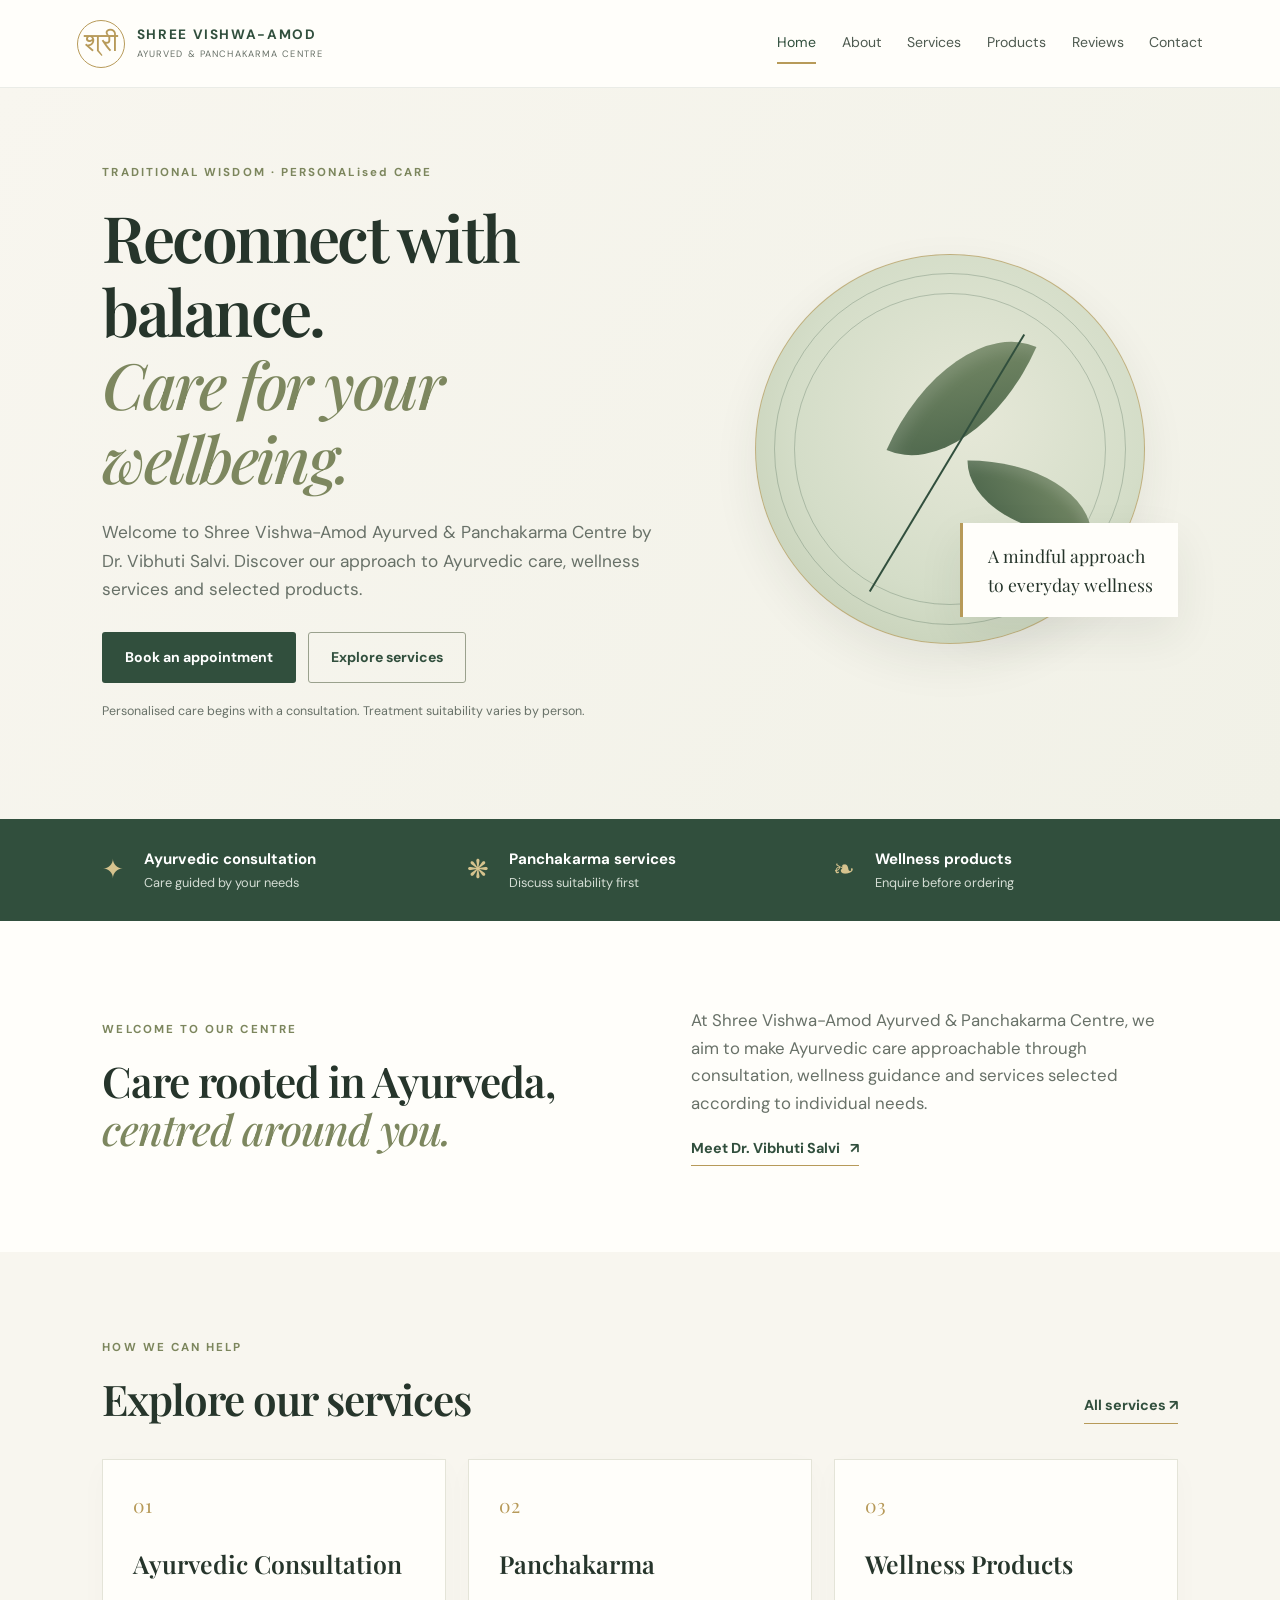
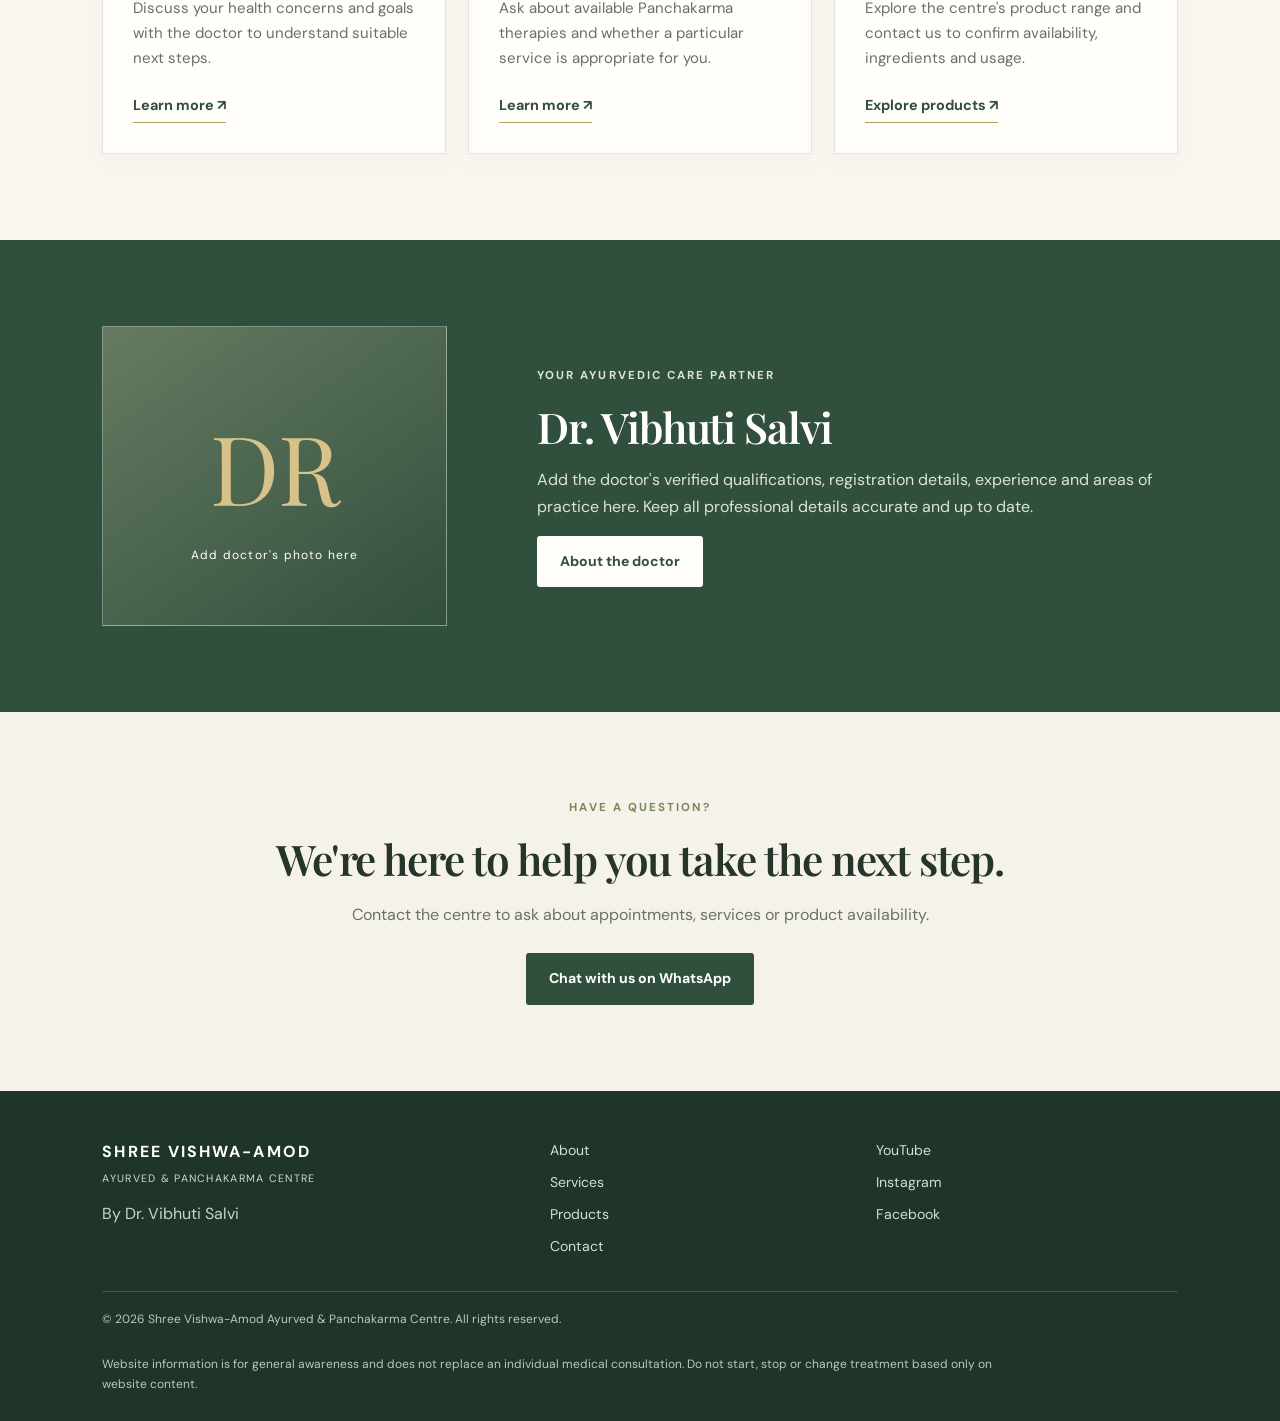
==== index.html @ b03fe199 "Add files via upload" ====
<!DOCTYPE html>
<html lang="en">
<head>
  <meta charset="UTF-8">
  <meta name="viewport" content="width=device-width, initial-scale=1">
  <meta name="description" content="Shree Vishwa-Amod Ayurved & Panchakarma Centre by Dr. Vibhuti Salvi. Explore clinic services, products and appointment information.">
  <title>Shree Vishwa-Amod Ayurved & Panchakarma Centre | Dr. Vibhuti Salvi</title>
  <link rel="preconnect" href="https://fonts.googleapis.com">
  <link rel="preconnect" href="https://fonts.gstatic.com" crossorigin>
  <link href="https://fonts.googleapis.com/css2?family=DM+Sans:wght@400;500;600;700&family=Playfair+Display:wght@500;600;700&display=swap" rel="stylesheet">
  <link rel="stylesheet" href="style.css">
  <script src="script.js" defer></script>
</head>
<body>
<header class="site-header">
  <a class="brand" href="index.html" aria-label="Shree Vishwa-Amod home">
    <span class="brand-mark">श्री</span>
    <span class="brand-text"><strong>SHREE VISHWA-AMOD</strong><small>AYURVED & PANCHAKARMA CENTRE</small></span>
  </a>
  <button class="menu-toggle" aria-label="Open navigation" aria-expanded="false">☰</button>
  <nav class="main-nav">
    <a class="active" href="index.html">Home</a><a href="about.html">About</a><a href="services.html">Services</a>
    <a href="products.html">Products</a><a href="reviews.html">Reviews</a><a href="contact.html">Contact</a>
  </nav>
</header>

<main>
  <section class="hero">
    <div class="hero-content">
      <p class="eyebrow">TRADITIONAL WISDOM · PERSONALised CARE</p>
      <h1>Reconnect with balance.<br><em>Care for your wellbeing.</em></h1>
      <p class="hero-copy">Welcome to Shree Vishwa-Amod Ayurved & Panchakarma Centre by Dr. Vibhuti Salvi. Discover our approach to Ayurvedic care, wellness services and selected products.</p>
      <div class="button-row">
        <a class="button button-primary" data-whatsapp="appointment" href="#">Book an appointment</a>
        <a class="button button-outline" href="services.html">Explore services</a>
      </div>
      <p class="small-note">Personalised care begins with a consultation. Treatment suitability varies by person.</p>
    </div>
    <div class="hero-art" role="img" aria-label="Decorative botanical illustration">
      <div class="art-circle"></div><div class="art-leaf leaf-one"></div><div class="art-leaf leaf-two"></div>
      <div class="art-stem"></div><div class="art-label">A mindful approach<br>to everyday wellness</div>
    </div>
  </section>

  <section class="trust-strip">
    <div><span class="trust-icon">✦</span><strong>Ayurvedic consultation</strong><small>Care guided by your needs</small></div>
    <div><span class="trust-icon">❋</span><strong>Panchakarma services</strong><small>Discuss suitability first</small></div>
    <div><span class="trust-icon">❧</span><strong>Wellness products</strong><small>Enquire before ordering</small></div>
  </section>

  <section class="section section-intro">
    <div class="section-heading">
      <p class="eyebrow">WELCOME TO OUR CENTRE</p>
      <h2>Care rooted in Ayurveda,<br><em>centred around you.</em></h2>
    </div>
    <div class="intro-copy">
      <p>At Shree Vishwa-Amod Ayurved & Panchakarma Centre, we aim to make Ayurvedic care approachable through consultation, wellness guidance and services selected according to individual needs.</p>
      <a class="text-link" href="about.html">Meet Dr. Vibhuti Salvi <span>↗</span></a>
    </div>
  </section>

  <section class="section soft-section">
    <div class="section-topline"><div><p class="eyebrow">HOW WE CAN HELP</p><h2>Explore our services</h2></div><a class="text-link" href="services.html">All services ↗</a></div>
    <div class="card-grid">
      <article class="service-card"><div class="card-number">01</div><h3>Ayurvedic Consultation</h3><p>Discuss your health concerns and goals with the doctor to understand suitable next steps.</p><a class="text-link" href="services.html">Learn more ↗</a></article>
      <article class="service-card"><div class="card-number">02</div><h3>Panchakarma</h3><p>Ask about available Panchakarma therapies and whether a particular service is appropriate for you.</p><a class="text-link" href="services.html">Learn more ↗</a></article>
      <article class="service-card"><div class="card-number">03</div><h3>Wellness Products</h3><p>Explore the centre's product range and contact us to confirm availability, ingredients and usage.</p><a class="text-link" href="products.html">Explore products ↗</a></article>
    </div>
  </section>

  <section class="section doctor-band">
    <div class="doctor-placeholder"><span>DR</span><small>Add doctor's photo here</small></div>
    <div><p class="eyebrow">YOUR AYURVEDIC CARE PARTNER</p><h2>Dr. Vibhuti Salvi</h2><p>Add the doctor's verified qualifications, registration details, experience and areas of practice here. Keep all professional details accurate and up to date.</p><a class="button button-light" href="about.html">About the doctor</a></div>
  </section>

  <section class="section cta-section">
    <p class="eyebrow">HAVE A QUESTION?</p><h2>We're here to help you take the next step.</h2><p>Contact the centre to ask about appointments, services or product availability.</p>
    <a class="button button-primary" data-whatsapp="general" href="#">Chat with us on WhatsApp</a>
  </section>
</main>

<footer class="site-footer">
  <div class="footer-brand"><strong>SHREE VISHWA-AMOD</strong><span>AYURVED & PANCHAKARMA CENTRE</span><p>By Dr. Vibhuti Salvi</p></div>
  <div class="footer-links"><a href="about.html">About</a><a href="services.html">Services</a><a href="products.html">Products</a><a href="contact.html">Contact</a></div>
  <div class="social-links"><a data-social="youtube" href="#">YouTube</a><a data-social="instagram" href="#">Instagram</a><a data-social="facebook" href="#">Facebook</a></div>
  <p class="copyright">© <span data-year></span> Shree Vishwa-Amod Ayurved & Panchakarma Centre. All rights reserved.</p>
  <p class="disclaimer">Website information is for general awareness and does not replace an individual medical consultation. Do not start, stop or change treatment based only on website content.</p>
</footer>
</body>
</html>
---- style.css ----
/* Shree Vishwa-Amod Ayurved & Panchakarma Centre */
:root{--green:#314f3d;--green-dark:#20392b;--olive:#788363;--gold:#b79a59;--cream:#f8f6ef;--paper:#fffefa;--ink:#26352b;--muted:#687168;--line:#e4e4d8;--shadow:0 18px 45px rgba(36,55,40,.08)}
*{box-sizing:border-box}html{scroll-behavior:smooth}body{margin:0;background:var(--paper);color:var(--ink);font-family:"DM Sans",sans-serif;line-height:1.65}a{color:inherit;text-decoration:none}p{color:var(--muted)}h1,h2,h3{font-family:"Playfair Display",serif;line-height:1.15;font-weight:600;margin:0 0 18px}h1{font-size:clamp(2.7rem,5vw,4.8rem);letter-spacing:-.04em}h2{font-size:clamp(2rem,3.3vw,3.1rem);letter-spacing:-.025em}h3{font-size:1.55rem}.site-header{height:auto;min-height:88px;padding:16px 6vw;display:flex;align-items:center;justify-content:space-between;gap:28px;border-bottom:1px solid rgba(49,79,61,.1);background:rgba(255,254,250,.96);position:sticky;top:0;z-index:10;backdrop-filter:blur(12px)}.brand{display:flex;align-items:center;gap:12px;min-width:240px}.brand-mark{display:grid;place-items:center;width:48px;height:48px;border:1px solid var(--gold);border-radius:50%;color:var(--gold);font-size:1.6rem;font-family:serif}.brand-text{display:flex;flex-direction:column;line-height:1.35}.brand-text strong{font-size:.85rem;letter-spacing:.12em;color:var(--green)}.brand-text small{font-size:.58rem;letter-spacing:.12em;color:var(--muted);margin-top:4px}.main-nav{display:flex;align-items:center;gap:clamp(12px,2vw,28px)}.main-nav a{font-size:.88rem;color:#4e5a50;padding:8px 0;border-bottom:2px solid transparent}.main-nav a:hover,.main-nav a.active{color:var(--green);border-color:var(--gold)}.menu-toggle{display:none;border:0;background:transparent;font-size:1.7rem;color:var(--green)}.hero{padding:75px 8vw 85px;display:grid;grid-template-columns:1.1fr .9fr;align-items:center;gap:5vw;background:linear-gradient(120deg,#f8f6ef 0%,#f1f1e7 100%);min-height:590px;overflow:hidden}.hero-content{max-width:690px}.eyebrow{font-size:.72rem;letter-spacing:.18em;font-weight:700;color:#7c865d;margin:0 0 18px}.hero h1 em,h2 em{font-weight:500;color:#7d875f}.hero-copy{max-width:600px;font-size:1.08rem;margin:24px 0 28px}.button-row{display:flex;flex-wrap:wrap;gap:12px}.button{display:inline-flex;align-items:center;justify-content:center;min-height:48px;padding:13px 22px;border-radius:3px;font-weight:700;font-size:.88rem;transition:transform .2s,background .2s;border:1px solid transparent;cursor:pointer}.button:hover{transform:translateY(-2px)}.button-primary{background:var(--green);color:white}.button-primary:hover{background:var(--green-dark)}.button-outline{border-color:#9aa18d;color:var(--green);background:transparent}.button-light{background:var(--paper);color:var(--green)}.button-full{width:100%}.small-note{font-size:.78rem;margin-top:18px}.hero-art{min-height:400px;position:relative;display:grid;place-items:center}.art-circle{width:min(34vw,390px);height:min(34vw,390px);border:1px solid rgba(183,154,89,.65);border-radius:50%;background:radial-gradient(circle at 55% 42%,#e6e8d8,#d4ddc8 57%,#bdc9ae);box-shadow:var(--shadow);position:relative}.art-circle:before,.art-circle:after{content:"";position:absolute;border:1px solid rgba(49,79,61,.25);border-radius:50%;inset:18px}.art-circle:after{inset:38px}.art-stem{position:absolute;width:2px;height:300px;background:var(--green);transform:rotate(31deg);left:49%;top:16%}.art-leaf{position:absolute;width:95px;height:155px;background:linear-gradient(145deg,#81936d,#435e46);border-radius:100% 0 100% 0;box-shadow:inset 8px 5px 15px rgba(255,255,255,.12)}.leaf-one{top:18%;left:42%;transform:rotate(24deg)}.leaf-two{top:43%;left:57%;transform:rotate(90deg) scale(.8)}.art-label{position:absolute;bottom:8%;right:0;background:var(--paper);padding:18px 25px;border-left:3px solid var(--gold);font-family:"Playfair Display",serif;font-size:1.1rem;box-shadow:var(--shadow)}.trust-strip{display:grid;grid-template-columns:repeat(3,1fr);padding:28px 8vw;background:var(--green);color:#fff;gap:20px}.trust-strip>div{display:grid;grid-template-columns:42px 1fr;align-items:center}.trust-icon{grid-row:span 2;color:#d6c38e;font-size:1.6rem}.trust-strip strong{font-size:.94rem}.trust-strip small{color:#d4ddd4;font-size:.8rem}.section{padding:86px 8vw}.section-intro{display:grid;grid-template-columns:1fr 1fr;gap:8vw;align-items:center}.section-heading h2{margin-bottom:0}.intro-copy p{font-size:1.05rem;margin-top:0}.text-link{display:inline-flex;gap:10px;align-items:center;color:var(--green);font-weight:700;font-size:.9rem;border-bottom:1px solid var(--gold);padding-bottom:5px}.soft-section{background:var(--cream)}.section-topline{display:flex;align-items:end;justify-content:space-between;gap:25px;margin-bottom:35px}.section-topline h2{margin-bottom:0}.card-grid{display:grid;grid-template-columns:repeat(3,1fr);gap:22px}.service-card{padding:30px;background:var(--paper);border:1px solid var(--line);min-height:250px;box-shadow:0 8px 28px rgba(36,55,40,.025)}.card-number{font-family:"Playfair Display",serif;color:var(--gold);font-size:1.2rem;margin-bottom:28px}.service-card p{font-size:.94rem}.service-card .text-link{margin-top:8px}.doctor-band{display:grid;grid-template-columns:.7fr 1.3fr;gap:7vw;align-items:center;background:var(--green);color:white}.doctor-band p{color:#dce4da}.doctor-band h2{margin-bottom:16px}.doctor-placeholder{min-height:300px;border:1px solid rgba(255,255,255,.35);background:linear-gradient(145deg,#667b61,#314f3d);display:flex;flex-direction:column;align-items:center;justify-content:center;color:#fff}.doctor-placeholder span{font-family:"Playfair Display",serif;font-size:6rem;color:#d7c28a}.doctor-placeholder small{font-size:.75rem;letter-spacing:.1em}.cta-section{text-align:center;background:#f5f3e9}.cta-section h2{max-width:760px;margin:0 auto 18px}.cta-section p:not(.eyebrow){max-width:600px;margin:0 auto 25px}.site-footer{background:#1f3528;color:white;padding:48px 8vw 26px;display:grid;grid-template-columns:1.4fr 1fr 1fr;gap:25px}.footer-brand{display:flex;flex-direction:column;gap:5px}.footer-brand strong{letter-spacing:.13em}.footer-brand span{font-size:.67rem;letter-spacing:.12em;color:#d2d9cc}.footer-brand p{margin:8px 0;color:#c9d3c9}.footer-links,.social-links{display:flex;flex-direction:column;gap:9px;font-size:.88rem;color:#d5ded4}.footer-links a:hover,.social-links a:hover{color:#e2cd91}.copyright,.disclaimer{grid-column:1/-1;border-top:1px solid rgba(255,255,255,.15);padding-top:18px;margin:8px 0 0;font-size:.75rem;color:#bac8bb}.disclaimer{border:0;padding:0;margin:0;max-width:900px}.page-hero{padding:85px 8vw 75px;text-align:center;background:var(--cream)}.page-hero h1{font-size:clamp(2.7rem,5vw,4rem);margin-bottom:18px}.page-hero>p:last-child{max-width:690px;margin:0 auto;font-size:1.04rem}.two-column{display:grid;grid-template-columns:.8fr 1.2fr;gap:7vw;align-items:center}.large-placeholder{min-height:420px}.photo-placeholder{display:flex;flex-direction:column;align-items:center;justify-content:center;background:linear-gradient(145deg,#e8e9dc,#cbd6c1);border:1px solid var(--line);color:var(--green)}.photo-placeholder span{font-family:"Playfair Display",serif;font-size:7rem}.photo-placeholder small{font-size:.75rem}.service-list{display:flex;flex-direction:column}.service-row{display:grid;grid-template-columns:55px 1fr auto;gap:25px;align-items:center;padding:35px 0;border-bottom:1px solid var(--line)}.service-row:first-child{border-top:1px solid var(--line)}.service-row h2{font-size:1.9rem;margin-bottom:12px}.service-row p:not(.eyebrow){max-width:720px;margin-bottom:0}.service-symbol{display:grid;place-items:center;width:48px;height:48px;border-radius:50%;background:var(--cream);color:var(--gold);font-size:1.5rem}.notice{background:#f6f3e8;border-left:3px solid var(--gold);padding:18px 22px;font-size:.9rem;margin-top:35px}.product-grid{align-items:stretch}.product-card{border:1px solid var(--line);background:#fff;display:flex;flex-direction:column}.product-art{height:210px;display:grid;place-items:center;color:var(--green);font-size:.7rem;letter-spacing:.12em;background:linear-gradient(145deg,#e8ebdd,#cbd7c3)}.product-art-two{background:linear-gradient(145deg,#eee5d4,#d7c5a3)}.product-art-three{background:linear-gradient(145deg,#e6e8dc,#b8c5ad)}.product-info{padding:25px;display:flex;flex-direction:column;flex:1}.product-info h3{margin-bottom:12px}.product-info p:not(.eyebrow){font-size:.9rem}.product-info .button{margin-top:auto}.review-section{display:grid;grid-template-columns:1fr 1fr;gap:7vw;align-items:center}.review-stars{color:var(--gold);letter-spacing:.2em;margin-bottom:18px}.review-intro p{max-width:500px}.review-placeholder{background:var(--cream);padding:42px;border:1px solid var(--line)}.quote-mark{font-family:"Playfair Display",serif;color:var(--gold);font-size:5rem;line-height:.8}.contact-layout{display:grid;grid-template-columns:1fr 1fr;gap:7vw}.contact-details h2{font-size:2.2rem}.contact-item{display:flex;gap:18px;margin:28px 0}.contact-item>span{font-size:1.5rem;color:var(--gold)}.contact-item strong{color:var(--green)}.contact-item p{margin:3px 0}.social-list{display:flex;flex-direction:column;gap:12px;margin-top:25px;color:var(--green);font-weight:600}.map-placeholder{min-height:400px;background:linear-gradient(140deg,#e6e9dc,#d3ddca);display:flex;flex-direction:column;align-items:center;justify-content:center;text-align:center;padding:35px;border:1px solid var(--line)}.map-placeholder p{max-width:340px}.map-pin{font-size:3rem;color:var(--green)}code{background:#fff;padding:2px 5px;border-radius:3px}
@media(max-width:900px){.site-header{padding:14px 5vw}.menu-toggle{display:block}.main-nav{display:none;position:absolute;top:100%;left:0;right:0;background:var(--paper);padding:18px 6vw 25px;box-shadow:var(--shadow);flex-direction:column;align-items:flex-start;gap:9px}.main-nav.nav-open{display:flex}.main-nav a{width:100%}.hero{padding:60px 6vw;grid-template-columns:1fr}.hero-art{min-height:310px}.art-circle{width:270px;height:270px}.art-stem{height:220px}.art-leaf{width:70px;height:115px}.trust-strip{padding:25px 6vw}.section{padding:65px 6vw}.section-intro,.two-column,.contact-layout,.review-section{grid-template-columns:1fr;gap:35px}.card-grid{grid-template-columns:1fr 1fr}.doctor-band{grid-template-columns:.7fr 1.3fr;padding:60px 6vw}.site-footer{padding:42px 6vw 24px}.service-row{grid-template-columns:45px 1fr}.service-row .button{grid-column:2;justify-self:start}.large-placeholder{min-height:320px}}
@media(max-width:600px){.brand{min-width:0;gap:8px}.brand-mark{width:40px;height:40px;font-size:1.3rem}.brand-text strong{font-size:.68rem}.brand-text small{font-size:.48rem;letter-spacing:.07em}.hero{padding-top:48px}.hero h1{font-size:2.8rem}.hero-art{min-height:280px}.art-circle{width:230px;height:230px}.art-label{font-size:.9rem;padding:12px 16px;bottom:1%}.trust-strip{grid-template-columns:1fr;gap:18px}.trust-strip>div{grid-template-columns:35px 1fr}.section-topline{align-items:flex-start;flex-direction:column}.card-grid{grid-template-columns:1fr}.service-card{min-height:0}.doctor-band{grid-template-columns:1fr}.doctor-placeholder{min-height:240px}.site-footer{grid-template-columns:1fr 1fr}.footer-brand{grid-column:1/-1}.page-hero{padding:65px 6vw}.page-hero h1{font-size:2.6rem}.service-row{gap:15px}.service-row h2{font-size:1.6rem}.service-row p:not(.eyebrow){font-size:.92rem}.review-placeholder{padding:28px}.copyright,.disclaimer{grid-column:1/-1}}
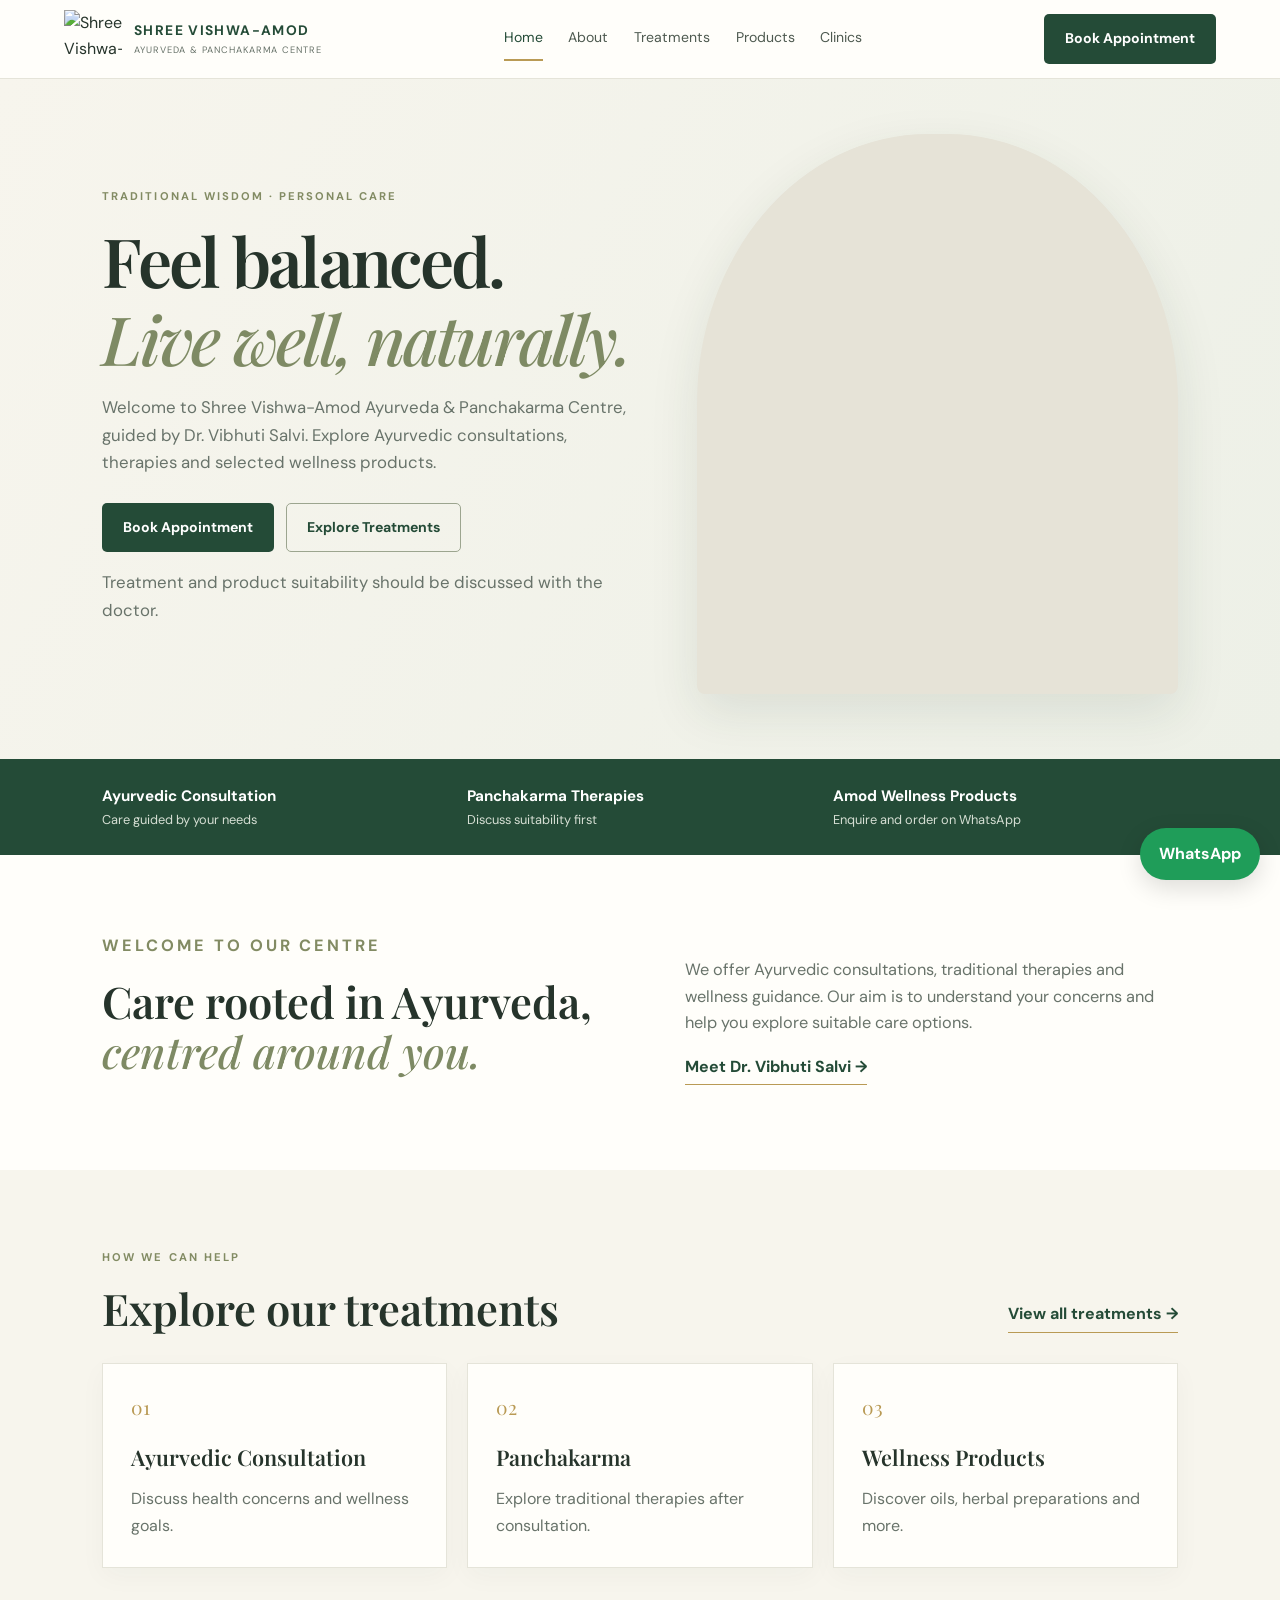
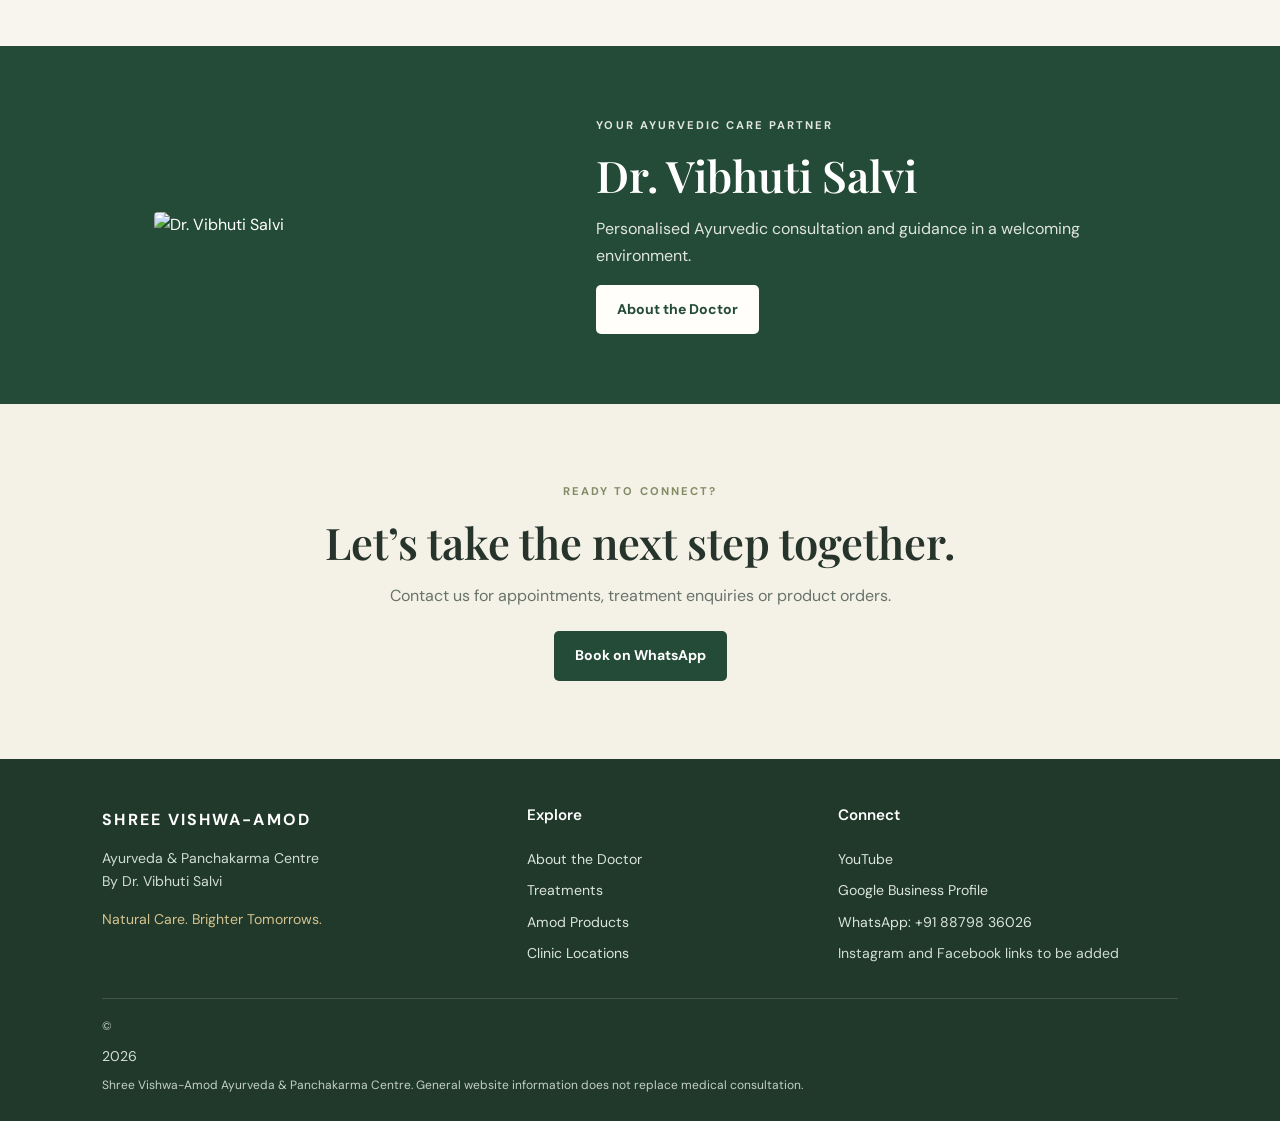
==== commit 85879ec6: "Add files via upload" ====
--- a/index.html
+++ b/index.html
@@ -1,90 +1,16 @@
-<!DOCTYPE html>
-<html lang="en">
-<head>
-  <meta charset="UTF-8">
-  <meta name="viewport" content="width=device-width, initial-scale=1">
-  <meta name="description" content="Shree Vishwa-Amod Ayurved & Panchakarma Centre by Dr. Vibhuti Salvi. Explore clinic services, products and appointment information.">
-  <title>Shree Vishwa-Amod Ayurved & Panchakarma Centre | Dr. Vibhuti Salvi</title>
-  <link rel="preconnect" href="https://fonts.googleapis.com">
-  <link rel="preconnect" href="https://fonts.gstatic.com" crossorigin>
-  <link href="https://fonts.googleapis.com/css2?family=DM+Sans:wght@400;500;600;700&family=Playfair+Display:wght@500;600;700&display=swap" rel="stylesheet">
-  <link rel="stylesheet" href="style.css">
-  <script src="script.js" defer></script>
-</head>
-<body>
-<header class="site-header">
-  <a class="brand" href="index.html" aria-label="Shree Vishwa-Amod home">
-    <span class="brand-mark">श्री</span>
-    <span class="brand-text"><strong>SHREE VISHWA-AMOD</strong><small>AYURVED & PANCHAKARMA CENTRE</small></span>
-  </a>
-  <button class="menu-toggle" aria-label="Open navigation" aria-expanded="false">☰</button>
-  <nav class="main-nav">
-    <a class="active" href="index.html">Home</a><a href="about.html">About</a><a href="services.html">Services</a>
-    <a href="products.html">Products</a><a href="reviews.html">Reviews</a><a href="contact.html">Contact</a>
-  </nav>
-</header>
-
-<main>
-  <section class="hero">
-    <div class="hero-content">
-      <p class="eyebrow">TRADITIONAL WISDOM · PERSONALised CARE</p>
-      <h1>Reconnect with balance.<br><em>Care for your wellbeing.</em></h1>
-      <p class="hero-copy">Welcome to Shree Vishwa-Amod Ayurved & Panchakarma Centre by Dr. Vibhuti Salvi. Discover our approach to Ayurvedic care, wellness services and selected products.</p>
-      <div class="button-row">
-        <a class="button button-primary" data-whatsapp="appointment" href="#">Book an appointment</a>
-        <a class="button button-outline" href="services.html">Explore services</a>
-      </div>
-      <p class="small-note">Personalised care begins with a consultation. Treatment suitability varies by person.</p>
-    </div>
-    <div class="hero-art" role="img" aria-label="Decorative botanical illustration">
-      <div class="art-circle"></div><div class="art-leaf leaf-one"></div><div class="art-leaf leaf-two"></div>
-      <div class="art-stem"></div><div class="art-label">A mindful approach<br>to everyday wellness</div>
-    </div>
-  </section>
-
-  <section class="trust-strip">
-    <div><span class="trust-icon">✦</span><strong>Ayurvedic consultation</strong><small>Care guided by your needs</small></div>
-    <div><span class="trust-icon">❋</span><strong>Panchakarma services</strong><small>Discuss suitability first</small></div>
-    <div><span class="trust-icon">❧</span><strong>Wellness products</strong><small>Enquire before ordering</small></div>
-  </section>
-
-  <section class="section section-intro">
-    <div class="section-heading">
-      <p class="eyebrow">WELCOME TO OUR CENTRE</p>
-      <h2>Care rooted in Ayurveda,<br><em>centred around you.</em></h2>
-    </div>
-    <div class="intro-copy">
-      <p>At Shree Vishwa-Amod Ayurved & Panchakarma Centre, we aim to make Ayurvedic care approachable through consultation, wellness guidance and services selected according to individual needs.</p>
-      <a class="text-link" href="about.html">Meet Dr. Vibhuti Salvi <span>↗</span></a>
-    </div>
-  </section>
-
-  <section class="section soft-section">
-    <div class="section-topline"><div><p class="eyebrow">HOW WE CAN HELP</p><h2>Explore our services</h2></div><a class="text-link" href="services.html">All services ↗</a></div>
-    <div class="card-grid">
-      <article class="service-card"><div class="card-number">01</div><h3>Ayurvedic Consultation</h3><p>Discuss your health concerns and goals with the doctor to understand suitable next steps.</p><a class="text-link" href="services.html">Learn more ↗</a></article>
-      <article class="service-card"><div class="card-number">02</div><h3>Panchakarma</h3><p>Ask about available Panchakarma therapies and whether a particular service is appropriate for you.</p><a class="text-link" href="services.html">Learn more ↗</a></article>
-      <article class="service-card"><div class="card-number">03</div><h3>Wellness Products</h3><p>Explore the centre's product range and contact us to confirm availability, ingredients and usage.</p><a class="text-link" href="products.html">Explore products ↗</a></article>
-    </div>
-  </section>
-
-  <section class="section doctor-band">
-    <div class="doctor-placeholder"><span>DR</span><small>Add doctor's photo here</small></div>
-    <div><p class="eyebrow">YOUR AYURVEDIC CARE PARTNER</p><h2>Dr. Vibhuti Salvi</h2><p>Add the doctor's verified qualifications, registration details, experience and areas of practice here. Keep all professional details accurate and up to date.</p><a class="button button-light" href="about.html">About the doctor</a></div>
-  </section>
-
-  <section class="section cta-section">
-    <p class="eyebrow">HAVE A QUESTION?</p><h2>We're here to help you take the next step.</h2><p>Contact the centre to ask about appointments, services or product availability.</p>
-    <a class="button button-primary" data-whatsapp="general" href="#">Chat with us on WhatsApp</a>
-  </section>
-</main>
-
-<footer class="site-footer">
-  <div class="footer-brand"><strong>SHREE VISHWA-AMOD</strong><span>AYURVED & PANCHAKARMA CENTRE</span><p>By Dr. Vibhuti Salvi</p></div>
-  <div class="footer-links"><a href="about.html">About</a><a href="services.html">Services</a><a href="products.html">Products</a><a href="contact.html">Contact</a></div>
-  <div class="social-links"><a data-social="youtube" href="#">YouTube</a><a data-social="instagram" href="#">Instagram</a><a data-social="facebook" href="#">Facebook</a></div>
-  <p class="copyright">© <span data-year></span> Shree Vishwa-Amod Ayurved & Panchakarma Centre. All rights reserved.</p>
-  <p class="disclaimer">Website information is for general awareness and does not replace an individual medical consultation. Do not start, stop or change treatment based only on website content.</p>
-</footer>
-</body>
-</html>
+<!doctype html><html lang="en"><head><meta charset="utf-8"><meta name="viewport" content="width=device-width, initial-scale=1"><meta name="description" content="Ayurveda and Panchakarma Centre by Dr. Vibhuti Salvi with clinics in Thane and Kalyan."><title>Shree Vishwa-Amod Ayurveda &amp; Panchakarma Centre | Dr. Vibhuti Salvi</title><link rel="preconnect" href="https://fonts.googleapis.com"><link rel="preconnect" href="https://fonts.gstatic.com" crossorigin><link href="https://fonts.googleapis.com/css2?family=DM+Sans:wght@400;500;600;700&family=Playfair+Display:wght@500;600;700&display=swap" rel="stylesheet"><link rel="stylesheet" href="style.css"><script src="script.js" defer></script></head><body><header class="site-header">
+<a class="brand" href="index.html"><img src="assets/clinic-logo.jpg" alt="Shree Vishwa-Amod logo"><span><strong>SHREE VISHWA-AMOD</strong><small>AYURVEDA & PANCHAKARMA CENTRE</small></span></a>
+<button class="menu-toggle" aria-label="Open navigation" aria-expanded="false">☰</button>
+<nav class="main-nav"><a class="active" href="index.html">Home</a><a class="" href="about.html">About</a><a class="" href="services.html">Treatments</a><a class="" href="products.html">Products</a><a class="" href="contact.html">Clinics</a></nav>
+<a class="header-book" data-wa="appointment" href="#">Book Appointment</a>
+</header><main>
+<section class="hero"><div class="hero-copy"><p class="eyebrow">TRADITIONAL WISDOM · PERSONAL CARE</p><h1>Feel balanced.<br><em>Live well, naturally.</em></h1><p>Welcome to Shree Vishwa-Amod Ayurveda & Panchakarma Centre, guided by Dr. Vibhuti Salvi. Explore Ayurvedic consultations, therapies and selected wellness products.</p><div class="actions"><a class="btn primary" data-wa="appointment" href="#">Book Appointment</a><a class="btn outline" href="services.html">Explore Treatments</a></div><p class="fine">Treatment and product suitability should be discussed with the doctor.</p></div><div class="hero-photo"><img src="assets/dr-vibhuti-salvi.jpg" alt="Dr. Vibhuti Salvi"></div></section>
+<section class="quick"><div><b>Ayurvedic Consultation</b><span>Care guided by your needs</span></div><div><b>Panchakarma Therapies</b><span>Discuss suitability first</span></div><div><b>Amod Wellness Products</b><span>Enquire and order on WhatsApp</span></div></section>
+<section class="section split"><div><p class="eyebrow">WELCOME TO OUR CENTRE</p><h2>Care rooted in Ayurveda,<br><em>centred around you.</em></h2></div><div><p>We offer Ayurvedic consultations, traditional therapies and wellness guidance. Our aim is to understand your concerns and help you explore suitable care options.</p><a class="text-link" href="about.html">Meet Dr. Vibhuti Salvi →</a></div></section>
+<section class="section tint"><div class="section-head"><div><p class="eyebrow">HOW WE CAN HELP</p><h2>Explore our treatments</h2></div><a class="text-link" href="services.html">View all treatments →</a></div><div class="tiles"><article><span>01</span><h3>Ayurvedic Consultation</h3><p>Discuss health concerns and wellness goals.</p></article><article><span>02</span><h3>Panchakarma</h3><p>Explore traditional therapies after consultation.</p></article><article><span>03</span><h3>Wellness Products</h3><p>Discover oils, herbal preparations and more.</p></article></div></section>
+<section class="doctor-feature"><img src="assets/dr-vibhuti-salvi.jpg" alt="Dr. Vibhuti Salvi"><div><p class="eyebrow">YOUR AYURVEDIC CARE PARTNER</p><h2>Dr. Vibhuti Salvi</h2><p>Personalised Ayurvedic consultation and guidance in a welcoming environment.</p><a class="btn light" href="about.html">About the Doctor</a></div></section>
+<section class="section callout"><p class="eyebrow">READY TO CONNECT?</p><h2>Let’s take the next step together.</h2><p>Contact us for appointments, treatment enquiries or product orders.</p><a class="btn primary" data-wa="appointment" href="#">Book on WhatsApp</a></section></main><footer class="footer"><div><div class="footer-brand">SHREE VISHWA-AMOD</div><p>Ayurveda & Panchakarma Centre<br>By Dr. Vibhuti Salvi</p><p class="tagline">Natural Care. Brighter Tomorrows.</p></div>
+<div><h3>Explore</h3><a href="about.html">About the Doctor</a><a href="services.html">Treatments</a><a href="products.html">Amod Products</a><a href="contact.html">Clinic Locations</a></div>
+<div><h3>Connect</h3><a href="https://www.youtube.com/@DrVibhutiSalvi" target="_blank" rel="noopener">YouTube</a><a href="https://share.google/Zr0Oe7HrfdcOEodgK" target="_blank" rel="noopener">Google Business Profile</a><a href="https://wa.me/918879836026" target="_blank" rel="noopener">WhatsApp: +91 88798 36026</a><span>Instagram and Facebook links to be added</span></div>
+<div class="copyright">© <span data-year></span> Shree Vishwa-Amod Ayurveda & Panchakarma Centre. General website information does not replace medical consultation.</div></footer>
+<a class="floating-wa" href="https://wa.me/918879836026?text=Hello%2C%20I%20would%20like%20to%20book%20an%20appointment." target="_blank" rel="noopener" aria-label="Book on WhatsApp">WhatsApp</a></body></html>
--- a/style.css
+++ b/style.css
@@ -1,5 +1,6 @@
-/* Shree Vishwa-Amod Ayurved & Panchakarma Centre */
-:root{--green:#314f3d;--green-dark:#20392b;--olive:#788363;--gold:#b79a59;--cream:#f8f6ef;--paper:#fffefa;--ink:#26352b;--muted:#687168;--line:#e4e4d8;--shadow:0 18px 45px rgba(36,55,40,.08)}
-*{box-sizing:border-box}html{scroll-behavior:smooth}body{margin:0;background:var(--paper);color:var(--ink);font-family:"DM Sans",sans-serif;line-height:1.65}a{color:inherit;text-decoration:none}p{color:var(--muted)}h1,h2,h3{font-family:"Playfair Display",serif;line-height:1.15;font-weight:600;margin:0 0 18px}h1{font-size:clamp(2.7rem,5vw,4.8rem);letter-spacing:-.04em}h2{font-size:clamp(2rem,3.3vw,3.1rem);letter-spacing:-.025em}h3{font-size:1.55rem}.site-header{height:auto;min-height:88px;padding:16px 6vw;display:flex;align-items:center;justify-content:space-between;gap:28px;border-bottom:1px solid rgba(49,79,61,.1);background:rgba(255,254,250,.96);position:sticky;top:0;z-index:10;backdrop-filter:blur(12px)}.brand{display:flex;align-items:center;gap:12px;min-width:240px}.brand-mark{display:grid;place-items:center;width:48px;height:48px;border:1px solid var(--gold);border-radius:50%;color:var(--gold);font-size:1.6rem;font-family:serif}.brand-text{display:flex;flex-direction:column;line-height:1.35}.brand-text strong{font-size:.85rem;letter-spacing:.12em;color:var(--green)}.brand-text small{font-size:.58rem;letter-spacing:.12em;color:var(--muted);margin-top:4px}.main-nav{display:flex;align-items:center;gap:clamp(12px,2vw,28px)}.main-nav a{font-size:.88rem;color:#4e5a50;padding:8px 0;border-bottom:2px solid transparent}.main-nav a:hover,.main-nav a.active{color:var(--green);border-color:var(--gold)}.menu-toggle{display:none;border:0;background:transparent;font-size:1.7rem;color:var(--green)}.hero{padding:75px 8vw 85px;display:grid;grid-template-columns:1.1fr .9fr;align-items:center;gap:5vw;background:linear-gradient(120deg,#f8f6ef 0%,#f1f1e7 100%);min-height:590px;overflow:hidden}.hero-content{max-width:690px}.eyebrow{font-size:.72rem;letter-spacing:.18em;font-weight:700;color:#7c865d;margin:0 0 18px}.hero h1 em,h2 em{font-weight:500;color:#7d875f}.hero-copy{max-width:600px;font-size:1.08rem;margin:24px 0 28px}.button-row{display:flex;flex-wrap:wrap;gap:12px}.button{display:inline-flex;align-items:center;justify-content:center;min-height:48px;padding:13px 22px;border-radius:3px;font-weight:700;font-size:.88rem;transition:transform .2s,background .2s;border:1px solid transparent;cursor:pointer}.button:hover{transform:translateY(-2px)}.button-primary{background:var(--green);color:white}.button-primary:hover{background:var(--green-dark)}.button-outline{border-color:#9aa18d;color:var(--green);background:transparent}.button-light{background:var(--paper);color:var(--green)}.button-full{width:100%}.small-note{font-size:.78rem;margin-top:18px}.hero-art{min-height:400px;position:relative;display:grid;place-items:center}.art-circle{width:min(34vw,390px);height:min(34vw,390px);border:1px solid rgba(183,154,89,.65);border-radius:50%;background:radial-gradient(circle at 55% 42%,#e6e8d8,#d4ddc8 57%,#bdc9ae);box-shadow:var(--shadow);position:relative}.art-circle:before,.art-circle:after{content:"";position:absolute;border:1px solid rgba(49,79,61,.25);border-radius:50%;inset:18px}.art-circle:after{inset:38px}.art-stem{position:absolute;width:2px;height:300px;background:var(--green);transform:rotate(31deg);left:49%;top:16%}.art-leaf{position:absolute;width:95px;height:155px;background:linear-gradient(145deg,#81936d,#435e46);border-radius:100% 0 100% 0;box-shadow:inset 8px 5px 15px rgba(255,255,255,.12)}.leaf-one{top:18%;left:42%;transform:rotate(24deg)}.leaf-two{top:43%;left:57%;transform:rotate(90deg) scale(.8)}.art-label{position:absolute;bottom:8%;right:0;background:var(--paper);padding:18px 25px;border-left:3px solid var(--gold);font-family:"Playfair Display",serif;font-size:1.1rem;box-shadow:var(--shadow)}.trust-strip{display:grid;grid-template-columns:repeat(3,1fr);padding:28px 8vw;background:var(--green);color:#fff;gap:20px}.trust-strip>div{display:grid;grid-template-columns:42px 1fr;align-items:center}.trust-icon{grid-row:span 2;color:#d6c38e;font-size:1.6rem}.trust-strip strong{font-size:.94rem}.trust-strip small{color:#d4ddd4;font-size:.8rem}.section{padding:86px 8vw}.section-intro{display:grid;grid-template-columns:1fr 1fr;gap:8vw;align-items:center}.section-heading h2{margin-bottom:0}.intro-copy p{font-size:1.05rem;margin-top:0}.text-link{display:inline-flex;gap:10px;align-items:center;color:var(--green);font-weight:700;font-size:.9rem;border-bottom:1px solid var(--gold);padding-bottom:5px}.soft-section{background:var(--cream)}.section-topline{display:flex;align-items:end;justify-content:space-between;gap:25px;margin-bottom:35px}.section-topline h2{margin-bottom:0}.card-grid{display:grid;grid-template-columns:repeat(3,1fr);gap:22px}.service-card{padding:30px;background:var(--paper);border:1px solid var(--line);min-height:250px;box-shadow:0 8px 28px rgba(36,55,40,.025)}.card-number{font-family:"Playfair Display",serif;color:var(--gold);font-size:1.2rem;margin-bottom:28px}.service-card p{font-size:.94rem}.service-card .text-link{margin-top:8px}.doctor-band{display:grid;grid-template-columns:.7fr 1.3fr;gap:7vw;align-items:center;background:var(--green);color:white}.doctor-band p{color:#dce4da}.doctor-band h2{margin-bottom:16px}.doctor-placeholder{min-height:300px;border:1px solid rgba(255,255,255,.35);background:linear-gradient(145deg,#667b61,#314f3d);display:flex;flex-direction:column;align-items:center;justify-content:center;color:#fff}.doctor-placeholder span{font-family:"Playfair Display",serif;font-size:6rem;color:#d7c28a}.doctor-placeholder small{font-size:.75rem;letter-spacing:.1em}.cta-section{text-align:center;background:#f5f3e9}.cta-section h2{max-width:760px;margin:0 auto 18px}.cta-section p:not(.eyebrow){max-width:600px;margin:0 auto 25px}.site-footer{background:#1f3528;color:white;padding:48px 8vw 26px;display:grid;grid-template-columns:1.4fr 1fr 1fr;gap:25px}.footer-brand{display:flex;flex-direction:column;gap:5px}.footer-brand strong{letter-spacing:.13em}.footer-brand span{font-size:.67rem;letter-spacing:.12em;color:#d2d9cc}.footer-brand p{margin:8px 0;color:#c9d3c9}.footer-links,.social-links{display:flex;flex-direction:column;gap:9px;font-size:.88rem;color:#d5ded4}.footer-links a:hover,.social-links a:hover{color:#e2cd91}.copyright,.disclaimer{grid-column:1/-1;border-top:1px solid rgba(255,255,255,.15);padding-top:18px;margin:8px 0 0;font-size:.75rem;color:#bac8bb}.disclaimer{border:0;padding:0;margin:0;max-width:900px}.page-hero{padding:85px 8vw 75px;text-align:center;background:var(--cream)}.page-hero h1{font-size:clamp(2.7rem,5vw,4rem);margin-bottom:18px}.page-hero>p:last-child{max-width:690px;margin:0 auto;font-size:1.04rem}.two-column{display:grid;grid-template-columns:.8fr 1.2fr;gap:7vw;align-items:center}.large-placeholder{min-height:420px}.photo-placeholder{display:flex;flex-direction:column;align-items:center;justify-content:center;background:linear-gradient(145deg,#e8e9dc,#cbd6c1);border:1px solid var(--line);color:var(--green)}.photo-placeholder span{font-family:"Playfair Display",serif;font-size:7rem}.photo-placeholder small{font-size:.75rem}.service-list{display:flex;flex-direction:column}.service-row{display:grid;grid-template-columns:55px 1fr auto;gap:25px;align-items:center;padding:35px 0;border-bottom:1px solid var(--line)}.service-row:first-child{border-top:1px solid var(--line)}.service-row h2{font-size:1.9rem;margin-bottom:12px}.service-row p:not(.eyebrow){max-width:720px;margin-bottom:0}.service-symbol{display:grid;place-items:center;width:48px;height:48px;border-radius:50%;background:var(--cream);color:var(--gold);font-size:1.5rem}.notice{background:#f6f3e8;border-left:3px solid var(--gold);padding:18px 22px;font-size:.9rem;margin-top:35px}.product-grid{align-items:stretch}.product-card{border:1px solid var(--line);background:#fff;display:flex;flex-direction:column}.product-art{height:210px;display:grid;place-items:center;color:var(--green);font-size:.7rem;letter-spacing:.12em;background:linear-gradient(145deg,#e8ebdd,#cbd7c3)}.product-art-two{background:linear-gradient(145deg,#eee5d4,#d7c5a3)}.product-art-three{background:linear-gradient(145deg,#e6e8dc,#b8c5ad)}.product-info{padding:25px;display:flex;flex-direction:column;flex:1}.product-info h3{margin-bottom:12px}.product-info p:not(.eyebrow){font-size:.9rem}.product-info .button{margin-top:auto}.review-section{display:grid;grid-template-columns:1fr 1fr;gap:7vw;align-items:center}.review-stars{color:var(--gold);letter-spacing:.2em;margin-bottom:18px}.review-intro p{max-width:500px}.review-placeholder{background:var(--cream);padding:42px;border:1px solid var(--line)}.quote-mark{font-family:"Playfair Display",serif;color:var(--gold);font-size:5rem;line-height:.8}.contact-layout{display:grid;grid-template-columns:1fr 1fr;gap:7vw}.contact-details h2{font-size:2.2rem}.contact-item{display:flex;gap:18px;margin:28px 0}.contact-item>span{font-size:1.5rem;color:var(--gold)}.contact-item strong{color:var(--green)}.contact-item p{margin:3px 0}.social-list{display:flex;flex-direction:column;gap:12px;margin-top:25px;color:var(--green);font-weight:600}.map-placeholder{min-height:400px;background:linear-gradient(140deg,#e6e9dc,#d3ddca);display:flex;flex-direction:column;align-items:center;justify-content:center;text-align:center;padding:35px;border:1px solid var(--line)}.map-placeholder p{max-width:340px}.map-pin{font-size:3rem;color:var(--green)}code{background:#fff;padding:2px 5px;border-radius:3px}
-@media(max-width:900px){.site-header{padding:14px 5vw}.menu-toggle{display:block}.main-nav{display:none;position:absolute;top:100%;left:0;right:0;background:var(--paper);padding:18px 6vw 25px;box-shadow:var(--shadow);flex-direction:column;align-items:flex-start;gap:9px}.main-nav.nav-open{display:flex}.main-nav a{width:100%}.hero{padding:60px 6vw;grid-template-columns:1fr}.hero-art{min-height:310px}.art-circle{width:270px;height:270px}.art-stem{height:220px}.art-leaf{width:70px;height:115px}.trust-strip{padding:25px 6vw}.section{padding:65px 6vw}.section-intro,.two-column,.contact-layout,.review-section{grid-template-columns:1fr;gap:35px}.card-grid{grid-template-columns:1fr 1fr}.doctor-band{grid-template-columns:.7fr 1.3fr;padding:60px 6vw}.site-footer{padding:42px 6vw 24px}.service-row{grid-template-columns:45px 1fr}.service-row .button{grid-column:2;justify-self:start}.large-placeholder{min-height:320px}}
-@media(max-width:600px){.brand{min-width:0;gap:8px}.brand-mark{width:40px;height:40px;font-size:1.3rem}.brand-text strong{font-size:.68rem}.brand-text small{font-size:.48rem;letter-spacing:.07em}.hero{padding-top:48px}.hero h1{font-size:2.8rem}.hero-art{min-height:280px}.art-circle{width:230px;height:230px}.art-label{font-size:.9rem;padding:12px 16px;bottom:1%}.trust-strip{grid-template-columns:1fr;gap:18px}.trust-strip>div{grid-template-columns:35px 1fr}.section-topline{align-items:flex-start;flex-direction:column}.card-grid{grid-template-columns:1fr}.service-card{min-height:0}.doctor-band{grid-template-columns:1fr}.doctor-placeholder{min-height:240px}.site-footer{grid-template-columns:1fr 1fr}.footer-brand{grid-column:1/-1}.page-hero{padding:65px 6vw}.page-hero h1{font-size:2.6rem}.service-row{gap:15px}.service-row h2{font-size:1.6rem}.service-row p:not(.eyebrow){font-size:.92rem}.review-placeholder{padding:28px}.copyright,.disclaimer{grid-column:1/-1}}
+
+:root{--green:#244b37;--green2:#356548;--gold:#b99a54;--cream:#f7f5ed;--paper:#fffefa;--ink:#26342b;--muted:#68736a;--line:#e5e4d9;--shadow:0 18px 50px rgba(29,57,40,.10)}
+*{box-sizing:border-box}html{scroll-behavior:smooth}body{margin:0;background:var(--paper);color:var(--ink);font-family:"DM Sans",Arial,sans-serif;line-height:1.65}a{color:inherit;text-decoration:none}p{color:var(--muted)}h1,h2,h3{font-family:"Playfair Display",Georgia,serif;line-height:1.15;font-weight:600;margin:0 0 16px}h1{font-size:clamp(2.8rem,5.3vw,5rem);letter-spacing:-.04em}h2{font-size:clamp(2rem,3.4vw,3.2rem)}h3{font-size:1.35rem}.site-header{position:sticky;top:0;z-index:20;display:flex;align-items:center;justify-content:space-between;gap:22px;padding:10px 5vw;background:rgba(255,254,250,.97);border-bottom:1px solid var(--line);backdrop-filter:blur(12px)}.brand{display:flex;align-items:center;gap:12px;min-width:250px}.brand img{width:58px;height:58px;object-fit:contain}.brand span{display:flex;flex-direction:column;line-height:1.3}.brand strong{font-size:.86rem;letter-spacing:.1em;color:var(--green)}.brand small{font-size:.58rem;letter-spacing:.1em;color:var(--muted);margin-top:5px}.main-nav{display:flex;gap:clamp(12px,2vw,28px);align-items:center}.main-nav a{font-size:.88rem;color:#4e5a50;padding:9px 0;border-bottom:2px solid transparent}.main-nav a:hover,.main-nav a.active{color:var(--green);border-color:var(--gold)}.header-book,.btn{display:inline-flex;align-items:center;justify-content:center;min-height:46px;padding:12px 20px;border-radius:5px;font-weight:700;font-size:.88rem;border:1px solid transparent;cursor:pointer;transition:.2s}.header-book,.primary{background:var(--green);color:#fff}.header-book:hover,.primary:hover{background:var(--green2);transform:translateY(-1px)}.menu-toggle{display:none;border:0;background:none;color:var(--green);font-size:1.7rem}.hero{display:grid;grid-template-columns:1.05fr .95fr;align-items:center;gap:5vw;padding:55px 8vw 65px;background:linear-gradient(120deg,#f7f5ed,#edf0e7)}.hero-copy{max-width:660px}.hero-copy h1 em,.split h2 em{font-weight:500;color:#7e8a64}.hero-copy>p:not(.eyebrow){font-size:1.05rem;max-width:600px}.eyebrow{font-size:.7rem;letter-spacing:.18em;font-weight:700;color:#828b63;margin:0 0 16px}.actions{display:flex;flex-wrap:wrap;gap:12px;margin-top:26px}.outline{border-color:#9ca58f;color:var(--green);background:transparent}.light{background:var(--paper);color:var(--green)}.fine{font-size:.78rem;margin-top:17px}.hero-photo{height:min(560px,48vw);min-height:360px;overflow:hidden;border-radius:48% 48% 8px 8px;box-shadow:var(--shadow);background:#e6e3d7}.hero-photo img{width:100%;height:100%;object-fit:cover;object-position:center 25%}.quick{display:grid;grid-template-columns:repeat(3,1fr);gap:20px;padding:25px 8vw;background:var(--green);color:white}.quick div{display:flex;flex-direction:column}.quick b{font-size:.95rem}.quick span{font-size:.8rem;color:#d6dfd4}.section{padding:78px 8vw}.split{display:grid;grid-template-columns:1fr 1fr;gap:7vw;align-items:center}.split p{font-size:1.02rem}.text-link{display:inline-block;color:var(--green);font-weight:700;border-bottom:1px solid var(--gold);padding-bottom:4px}.tint{background:var(--cream)}.section-head{display:flex;justify-content:space-between;align-items:end;gap:20px;margin-bottom:30px}.section-head h2{margin:0}.tiles{display:grid;grid-template-columns:repeat(3,1fr);gap:20px;margin-top:28px}.tiles article{background:var(--paper);padding:28px;border:1px solid var(--line);box-shadow:0 8px 25px rgba(40,60,43,.035)}.tiles article>span{display:block;color:var(--gold);font-family:"Playfair Display",serif;font-size:1.2rem;margin-bottom:22px}.tiles p{margin-bottom:0}.doctor-feature{display:grid;grid-template-columns:.8fr 1.2fr;gap:7vw;align-items:center;padding:70px 12vw;background:var(--green);color:#fff}.doctor-feature img{width:100%;max-height:390px;object-fit:cover;object-position:center 25%;border-radius:4px}.doctor-feature p{color:#e0e6dc}.doctor-feature h2{margin-bottom:15px}.callout{text-align:center;background:#f4f1e7}.callout h2{max-width:760px;margin:0 auto 16px}.callout p:not(.eyebrow){max-width:620px;margin:0 auto 22px}.page-hero{text-align:center;padding:75px 8vw 65px;background:var(--cream)}.page-hero h1{font-size:clamp(2.5rem,5vw,4.2rem)}.page-hero>p:last-child{max-width:700px;margin:0 auto}.profile{display:grid;grid-template-columns:.85fr 1.15fr;gap:7vw;align-items:center}.profile img{width:100%;max-height:530px;object-fit:cover;object-position:center 25%;border-radius:4px;box-shadow:var(--shadow)}.service-list{display:flex;flex-direction:column}.service-row{display:grid;grid-template-columns:52px 1fr auto;gap:22px;align-items:center;padding:27px 0;border-bottom:1px solid var(--line)}.service-row:first-child{border-top:1px solid var(--line)}.service-row h2{font-size:1.65rem;margin-bottom:8px}.service-row p:not(.eyebrow){margin:0;max-width:740px}.service-symbol{display:grid;place-items:center;width:46px;height:46px;border-radius:50%;background:var(--cream);color:var(--gold);font-size:1.4rem}.notice{margin-top:28px;padding:16px 20px;background:#f6f3e8;border-left:3px solid var(--gold);font-size:.88rem}.product-grid{display:grid;grid-template-columns:repeat(4,1fr);gap:20px;align-items:stretch}.product-card{display:flex;flex-direction:column;background:#fff;border:1px solid var(--line);box-shadow:0 7px 24px rgba(38,55,40,.045);border-radius:5px;overflow:hidden}.product-visual{height:190px;display:flex;flex-direction:column;align-items:center;justify-content:center;position:relative;color:var(--green);background:radial-gradient(circle at 50% 35%,#f9f5e8,#dbe3d4)}.visual-1{background:radial-gradient(circle at 50% 35%,#fff8e9,#e8d9bd)}.visual-2{background:radial-gradient(circle at 50% 35%,#f7f7ed,#c9d8c4)}.visual-3{background:radial-gradient(circle at 50% 35%,#fff5ee,#e9d1c4)}.visual-leaf{font-size:3.5rem;color:#71835e;line-height:1}.product-visual small{font-size:.68rem;letter-spacing:.25em;font-weight:700}.product-visual b{font-size:.58rem;letter-spacing:.16em;margin-top:4px;color:#8b784a}.product-info{padding:18px;display:flex;flex-direction:column;flex:1}.product-info h3{font-family:"DM Sans",Arial,sans-serif;font-size:1rem;line-height:1.4;min-height:45px;margin-bottom:8px}.price{font-size:1.08rem;color:var(--green)}.sku{font-size:.72rem;margin:4px 0 15px;min-height:18px}.buy{width:100%;margin-top:auto}.locations{display:grid;grid-template-columns:1fr 1fr;gap:24px}.location-card{padding:32px;background:var(--cream);border:1px solid var(--line)}.location-card h2{font-size:2rem}.location-card p:not(.eyebrow){min-height:85px}.contact-cta{text-align:center;background:#f4f1e7}.contact-cta h2{color:var(--green)}.contact-cta .social-note{margin-top:28px;font-size:.9rem}.contact-cta .social-note a{color:var(--green);text-decoration:underline}.footer{display:grid;grid-template-columns:1.4fr 1fr 1.2fr;gap:28px;padding:48px 8vw 25px;background:#20392b;color:white}.footer p,.footer span{color:#d2ddd2;font-size:.88rem}.footer h3{font-family:"DM Sans",Arial,sans-serif;font-size:.95rem}.footer>div:not(:first-child){display:flex;flex-direction:column;gap:8px}.footer a{color:#dce5d9;font-size:.88rem}.footer a:hover{color:#e4d39d}.footer-brand{font-weight:700;letter-spacing:.13em}.tagline{color:#d6c38e!important}.copyright{grid-column:1/-1;border-top:1px solid rgba(255,255,255,.15);padding-top:18px;margin:5px 0 0;font-size:.75rem;color:#c4d0c5}.floating-wa{position:fixed;right:20px;bottom:20px;z-index:25;background:#1f9d59;color:#fff;padding:13px 19px;border-radius:50px;font-weight:700;box-shadow:0 8px 25px #0002}
+@media(max-width:1000px){.site-header{flex-wrap:wrap}.menu-toggle{display:block;order:3}.main-nav{display:none;order:4;width:100%;flex-direction:column;align-items:stretch;gap:0;padding:10px 0}.main-nav.nav-open{display:flex}.main-nav a{padding:10px 0}.header-book{margin-left:auto}.hero{padding:45px 6vw;grid-template-columns:1fr 1fr}.quick,.section{padding-left:6vw;padding-right:6vw}.product-grid{grid-template-columns:repeat(3,1fr)}}
+@media(max-width:700px){.brand{min-width:0}.brand img{width:48px;height:48px}.brand strong{font-size:.72rem}.brand small{font-size:.48rem}.header-book{font-size:.75rem;padding:9px 11px;min-height:40px}.hero{grid-template-columns:1fr;padding:42px 6vw}.hero-photo{height:380px;min-height:0;max-width:440px;width:100%;margin:0 auto}.quick{grid-template-columns:1fr;gap:13px}.split,.profile,.doctor-feature,.locations{grid-template-columns:1fr}.section{padding:58px 6vw}.tiles{grid-template-columns:1fr}.section-head{align-items:flex-start;flex-direction:column}.doctor-feature{padding:55px 7vw}.doctor-feature img{max-height:420px}.service-row{grid-template-columns:42px 1fr;gap:14px}.service-row .btn{grid-column:2;justify-self:start}.product-grid{grid-template-columns:repeat(2,1fr);gap:12px}.product-visual{height:150px}.product-info{padding:13px}.product-info h3{font-size:.9rem}.footer{grid-template-columns:1fr 1fr;padding:40px 6vw 25px}.footer>div:first-child{grid-column:1/-1}.copyright{grid-column:1/-1}}
+@media(max-width:390px){.product-grid{grid-template-columns:1fr}.header-book{font-size:.7rem}.brand{gap:6px}}
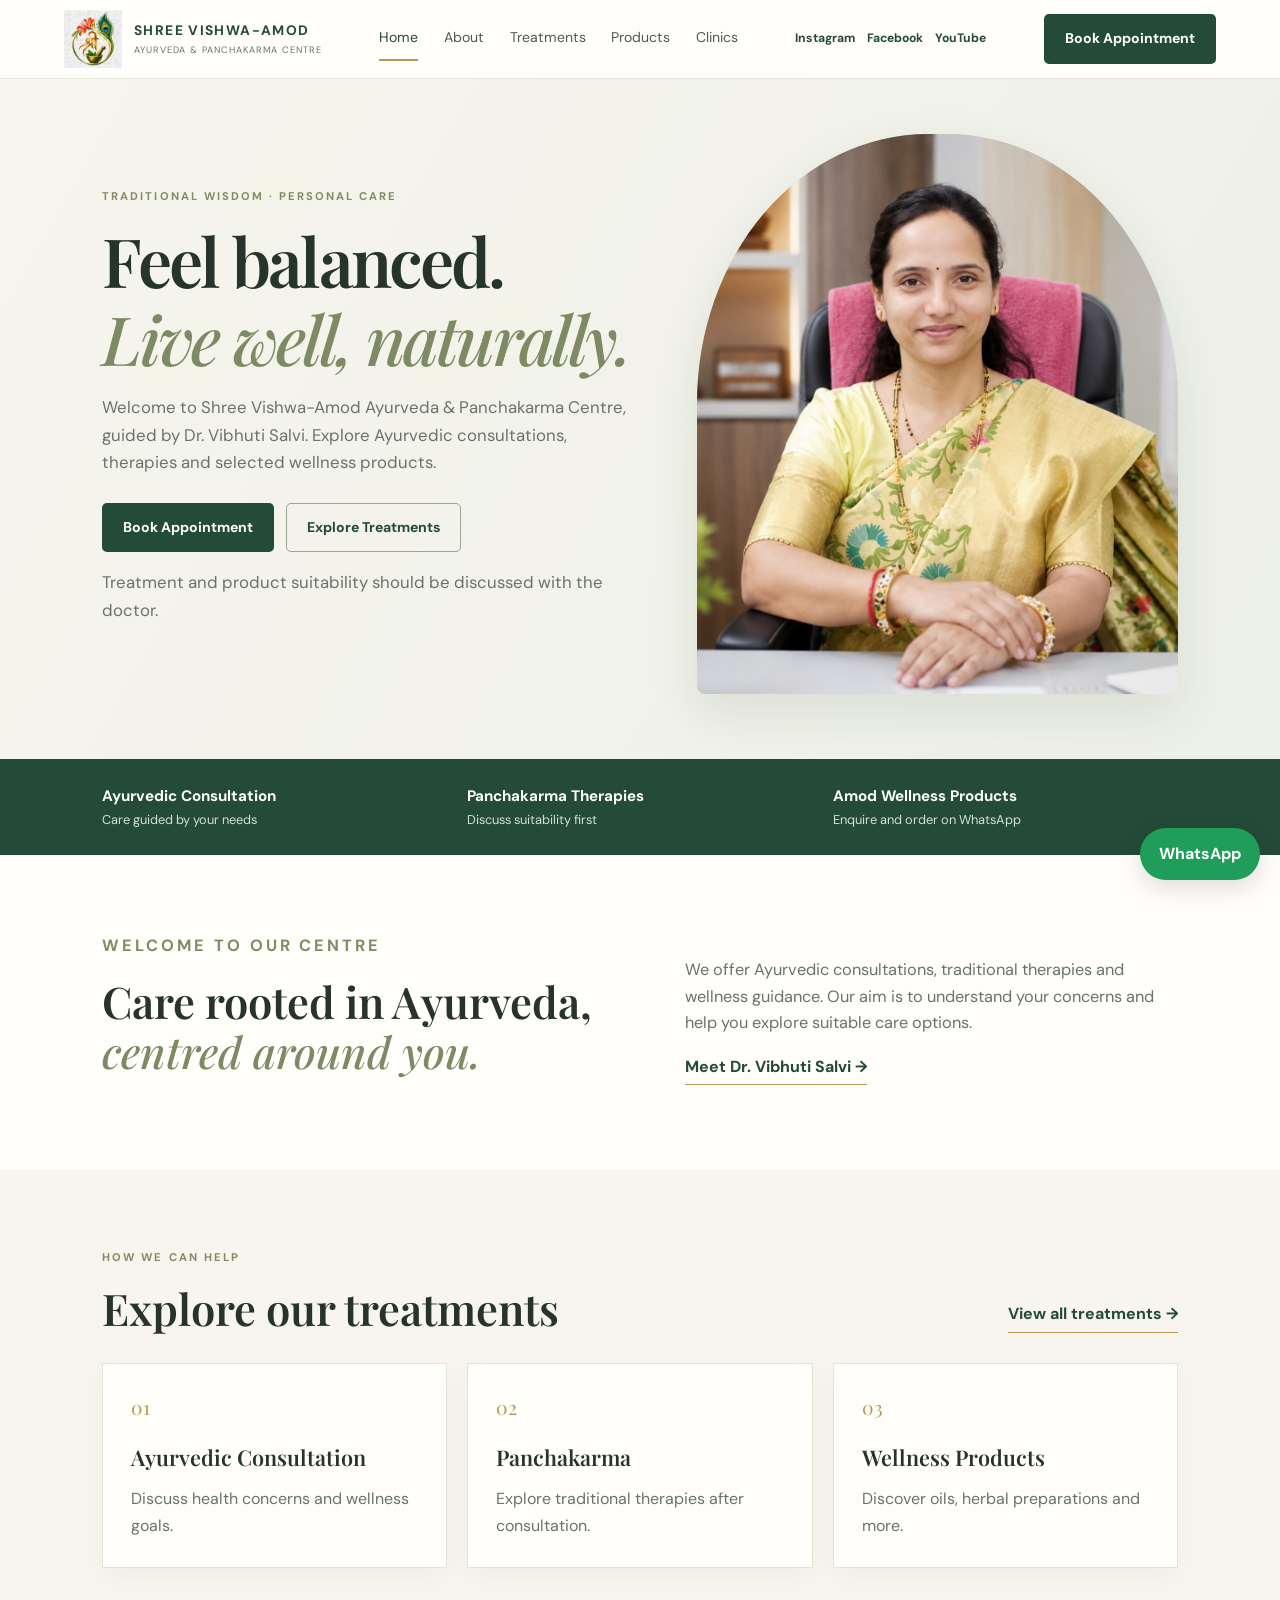
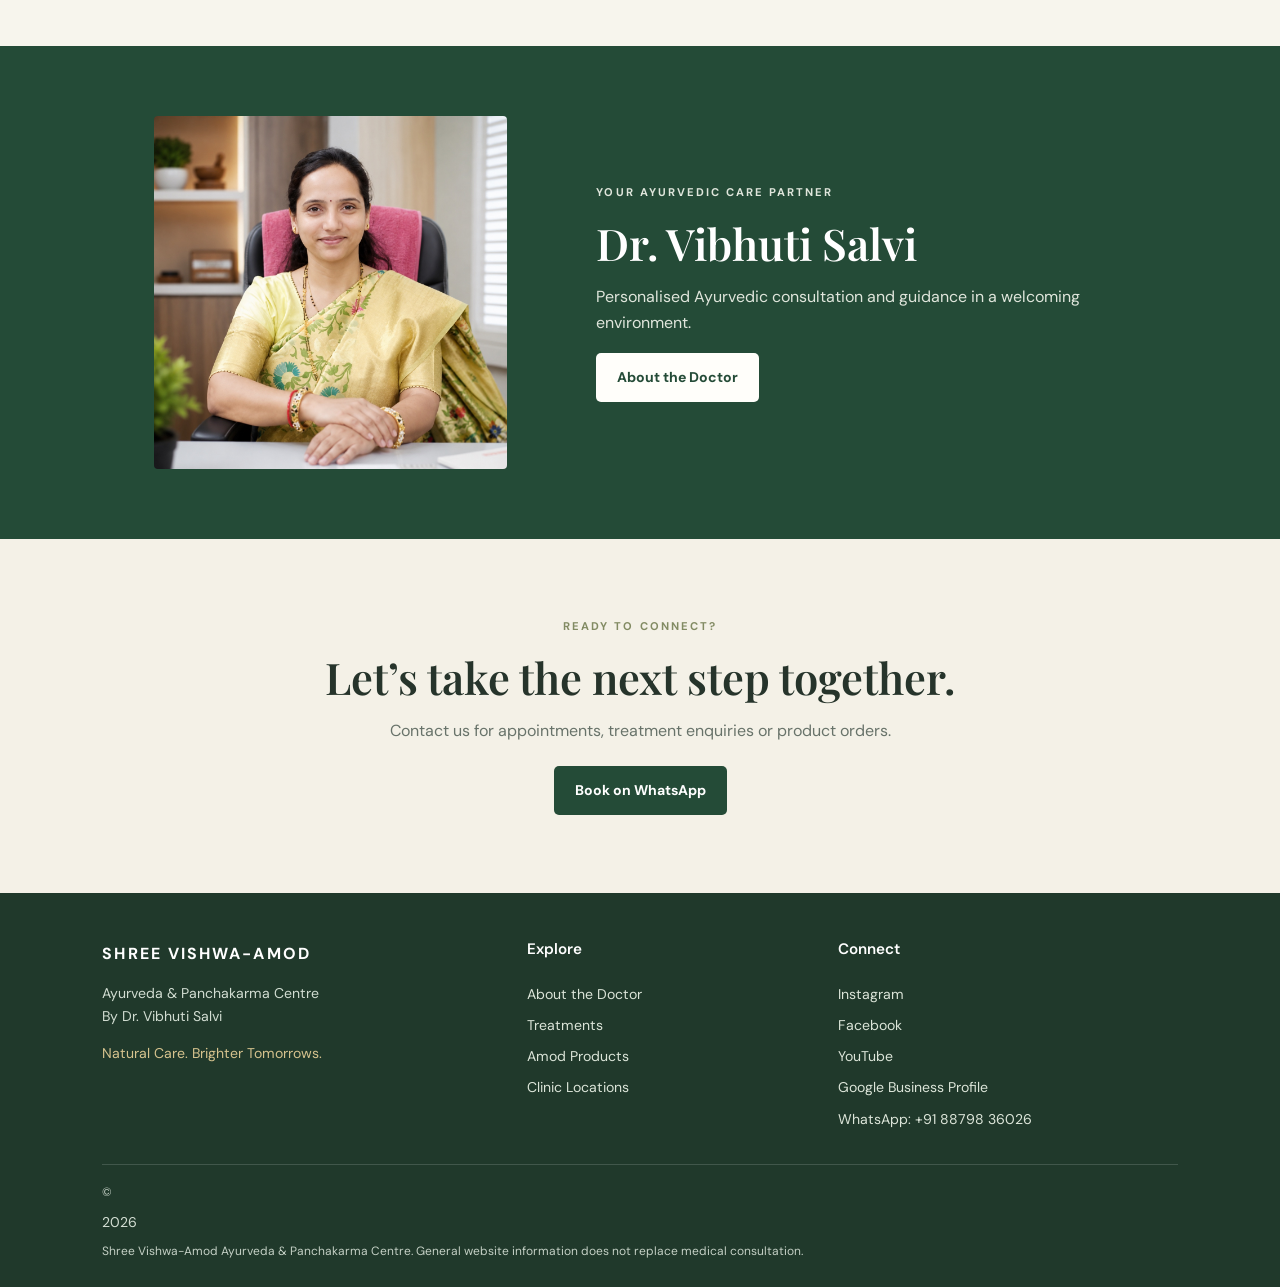
==== commit 871ec116: "Add files via upload" ====
--- a/index.html
+++ b/index.html
@@ -2,7 +2,7 @@
 <a class="brand" href="index.html"><img src="assets/clinic-logo.jpg" alt="Shree Vishwa-Amod logo"><span><strong>SHREE VISHWA-AMOD</strong><small>AYURVEDA & PANCHAKARMA CENTRE</small></span></a>
 <button class="menu-toggle" aria-label="Open navigation" aria-expanded="false">☰</button>
 <nav class="main-nav"><a class="active" href="index.html">Home</a><a class="" href="about.html">About</a><a class="" href="services.html">Treatments</a><a class="" href="products.html">Products</a><a class="" href="contact.html">Clinics</a></nav>
-<a class="header-book" data-wa="appointment" href="#">Book Appointment</a>
+<div class="header-socials" aria-label="Social media links"><a href="https://www.instagram.com/dr_vibhuti_salvi/" target="_blank" rel="noopener" aria-label="Instagram">Instagram</a><a href="https://www.facebook.com/people/Shree-Vishwa_Amod-Chikitsalay/100064170036449/" target="_blank" rel="noopener" aria-label="Facebook">Facebook</a><a href="https://www.youtube.com/@DrVibhutiSalvi" target="_blank" rel="noopener" aria-label="YouTube">YouTube</a></div><a class="header-book" data-wa="appointment" href="#">Book Appointment</a>
 </header><main>
 <section class="hero"><div class="hero-copy"><p class="eyebrow">TRADITIONAL WISDOM · PERSONAL CARE</p><h1>Feel balanced.<br><em>Live well, naturally.</em></h1><p>Welcome to Shree Vishwa-Amod Ayurveda & Panchakarma Centre, guided by Dr. Vibhuti Salvi. Explore Ayurvedic consultations, therapies and selected wellness products.</p><div class="actions"><a class="btn primary" data-wa="appointment" href="#">Book Appointment</a><a class="btn outline" href="services.html">Explore Treatments</a></div><p class="fine">Treatment and product suitability should be discussed with the doctor.</p></div><div class="hero-photo"><img src="assets/dr-vibhuti-salvi.jpg" alt="Dr. Vibhuti Salvi"></div></section>
 <section class="quick"><div><b>Ayurvedic Consultation</b><span>Care guided by your needs</span></div><div><b>Panchakarma Therapies</b><span>Discuss suitability first</span></div><div><b>Amod Wellness Products</b><span>Enquire and order on WhatsApp</span></div></section>
@@ -11,6 +11,6 @@
 <section class="doctor-feature"><img src="assets/dr-vibhuti-salvi.jpg" alt="Dr. Vibhuti Salvi"><div><p class="eyebrow">YOUR AYURVEDIC CARE PARTNER</p><h2>Dr. Vibhuti Salvi</h2><p>Personalised Ayurvedic consultation and guidance in a welcoming environment.</p><a class="btn light" href="about.html">About the Doctor</a></div></section>
 <section class="section callout"><p class="eyebrow">READY TO CONNECT?</p><h2>Let’s take the next step together.</h2><p>Contact us for appointments, treatment enquiries or product orders.</p><a class="btn primary" data-wa="appointment" href="#">Book on WhatsApp</a></section></main><footer class="footer"><div><div class="footer-brand">SHREE VISHWA-AMOD</div><p>Ayurveda & Panchakarma Centre<br>By Dr. Vibhuti Salvi</p><p class="tagline">Natural Care. Brighter Tomorrows.</p></div>
 <div><h3>Explore</h3><a href="about.html">About the Doctor</a><a href="services.html">Treatments</a><a href="products.html">Amod Products</a><a href="contact.html">Clinic Locations</a></div>
-<div><h3>Connect</h3><a href="https://www.youtube.com/@DrVibhutiSalvi" target="_blank" rel="noopener">YouTube</a><a href="https://share.google/Zr0Oe7HrfdcOEodgK" target="_blank" rel="noopener">Google Business Profile</a><a href="https://wa.me/918879836026" target="_blank" rel="noopener">WhatsApp: +91 88798 36026</a><span>Instagram and Facebook links to be added</span></div>
+<div><h3>Connect</h3><a href="https://www.instagram.com/dr_vibhuti_salvi/" target="_blank" rel="noopener">Instagram</a><a href="https://www.facebook.com/people/Shree-Vishwa_Amod-Chikitsalay/100064170036449/" target="_blank" rel="noopener">Facebook</a><a href="https://www.youtube.com/@DrVibhutiSalvi" target="_blank" rel="noopener">YouTube</a><a href="https://share.google/Zr0Oe7HrfdcOEodgK" target="_blank" rel="noopener">Google Business Profile</a><a href="https://wa.me/918879836026" target="_blank" rel="noopener">WhatsApp: +91 88798 36026</a></div>
 <div class="copyright">© <span data-year></span> Shree Vishwa-Amod Ayurveda & Panchakarma Centre. General website information does not replace medical consultation.</div></footer>
 <a class="floating-wa" href="https://wa.me/918879836026?text=Hello%2C%20I%20would%20like%20to%20book%20an%20appointment." target="_blank" rel="noopener" aria-label="Book on WhatsApp">WhatsApp</a></body></html>
--- a/style.css
+++ b/style.css
@@ -4,3 +4,7 @@
 @media(max-width:1000px){.site-header{flex-wrap:wrap}.menu-toggle{display:block;order:3}.main-nav{display:none;order:4;width:100%;flex-direction:column;align-items:stretch;gap:0;padding:10px 0}.main-nav.nav-open{display:flex}.main-nav a{padding:10px 0}.header-book{margin-left:auto}.hero{padding:45px 6vw;grid-template-columns:1fr 1fr}.quick,.section{padding-left:6vw;padding-right:6vw}.product-grid{grid-template-columns:repeat(3,1fr)}}
 @media(max-width:700px){.brand{min-width:0}.brand img{width:48px;height:48px}.brand strong{font-size:.72rem}.brand small{font-size:.48rem}.header-book{font-size:.75rem;padding:9px 11px;min-height:40px}.hero{grid-template-columns:1fr;padding:42px 6vw}.hero-photo{height:380px;min-height:0;max-width:440px;width:100%;margin:0 auto}.quick{grid-template-columns:1fr;gap:13px}.split,.profile,.doctor-feature,.locations{grid-template-columns:1fr}.section{padding:58px 6vw}.tiles{grid-template-columns:1fr}.section-head{align-items:flex-start;flex-direction:column}.doctor-feature{padding:55px 7vw}.doctor-feature img{max-height:420px}.service-row{grid-template-columns:42px 1fr;gap:14px}.service-row .btn{grid-column:2;justify-self:start}.product-grid{grid-template-columns:repeat(2,1fr);gap:12px}.product-visual{height:150px}.product-info{padding:13px}.product-info h3{font-size:.9rem}.footer{grid-template-columns:1fr 1fr;padding:40px 6vw 25px}.footer>div:first-child{grid-column:1/-1}.copyright{grid-column:1/-1}}
 @media(max-width:390px){.product-grid{grid-template-columns:1fr}.header-book{font-size:.7rem}.brand{gap:6px}}
+
+/* Social profile links */
+.header-socials{display:flex;align-items:center;gap:12px;white-space:nowrap}.header-socials a{font-size:.76rem;font-weight:700;color:var(--green);border-bottom:1px solid transparent;padding:6px 0}.header-socials a:hover{color:var(--gold);border-color:var(--gold)}
+@media(max-width:1000px){.header-socials{order:5;width:100%;justify-content:center;padding:4px 0 8px;border-top:1px solid var(--line)}}
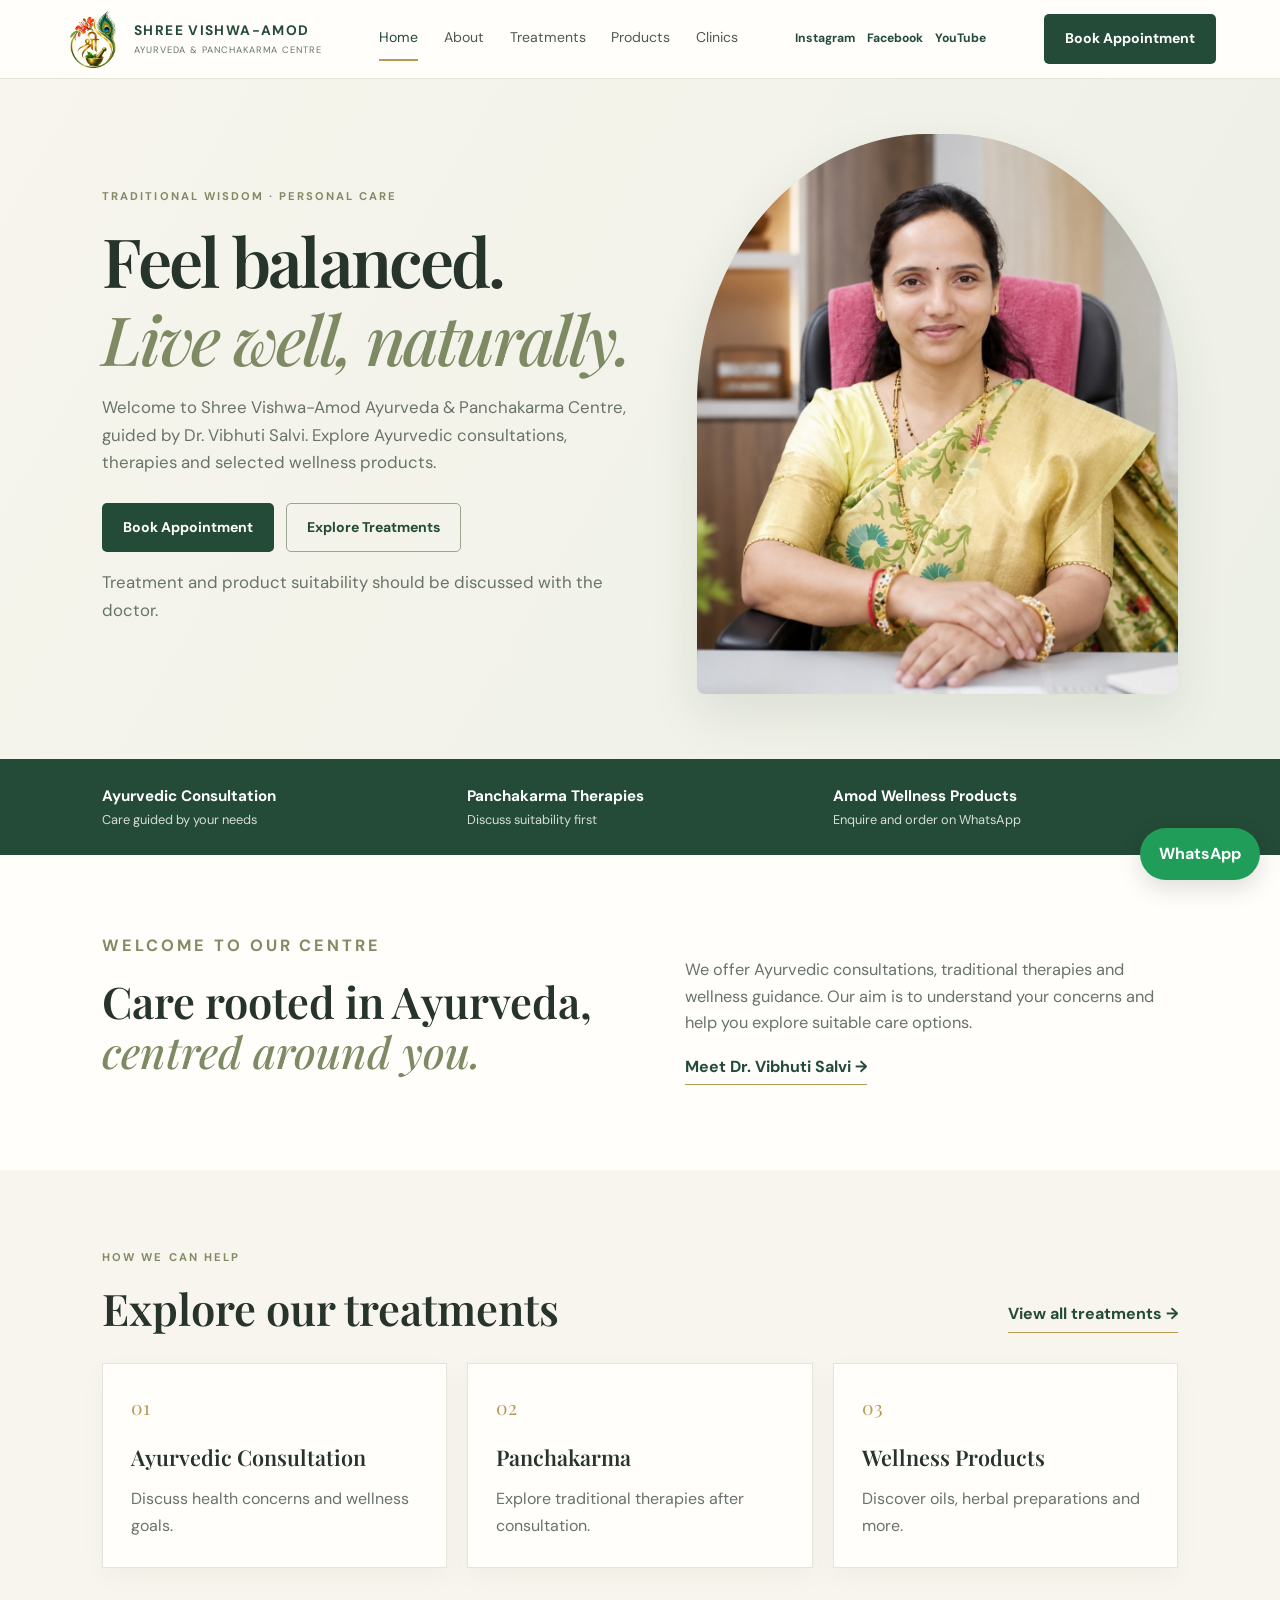
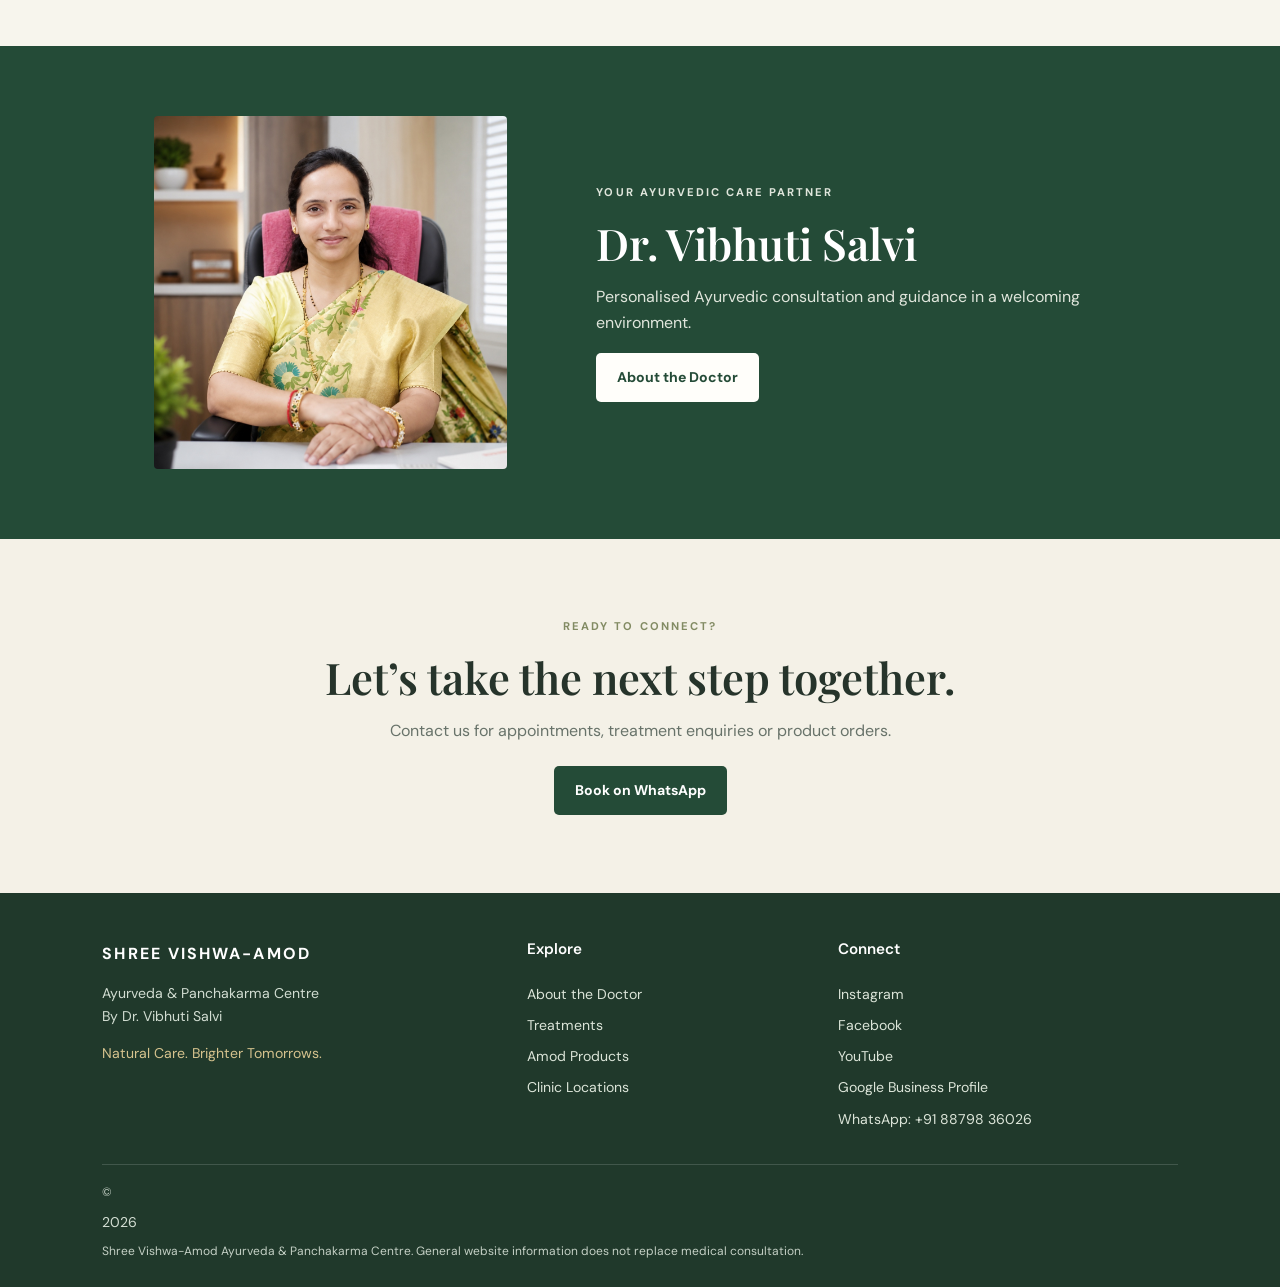
==== commit 2f51197f: "Update index.html" ====
--- a/index.html
+++ b/index.html
@@ -1,5 +1,5 @@
 <!doctype html><html lang="en"><head><meta charset="utf-8"><meta name="viewport" content="width=device-width, initial-scale=1"><meta name="description" content="Ayurveda and Panchakarma Centre by Dr. Vibhuti Salvi with clinics in Thane and Kalyan."><title>Shree Vishwa-Amod Ayurveda &amp; Panchakarma Centre | Dr. Vibhuti Salvi</title><link rel="preconnect" href="https://fonts.googleapis.com"><link rel="preconnect" href="https://fonts.gstatic.com" crossorigin><link href="https://fonts.googleapis.com/css2?family=DM+Sans:wght@400;500;600;700&family=Playfair+Display:wght@500;600;700&display=swap" rel="stylesheet"><link rel="stylesheet" href="style.css"><script src="script.js" defer></script></head><body><header class="site-header">
-<a class="brand" href="index.html"><img src="assets/clinic-logo.jpg" alt="Shree Vishwa-Amod logo"><span><strong>SHREE VISHWA-AMOD</strong><small>AYURVEDA & PANCHAKARMA CENTRE</small></span></a>
+<a class="brand" href="index.html"><img src="assets/Shree-Vishwa-Amod-logo-transparent.png" alt="Shree Vishwa-Amod logo"><span><strong>SHREE VISHWA-AMOD</strong><small>AYURVEDA & PANCHAKARMA CENTRE</small></span></a>
 <button class="menu-toggle" aria-label="Open navigation" aria-expanded="false">☰</button>
 <nav class="main-nav"><a class="active" href="index.html">Home</a><a class="" href="about.html">About</a><a class="" href="services.html">Treatments</a><a class="" href="products.html">Products</a><a class="" href="contact.html">Clinics</a></nav>
 <div class="header-socials" aria-label="Social media links"><a href="https://www.instagram.com/dr_vibhuti_salvi/" target="_blank" rel="noopener" aria-label="Instagram">Instagram</a><a href="https://www.facebook.com/people/Shree-Vishwa_Amod-Chikitsalay/100064170036449/" target="_blank" rel="noopener" aria-label="Facebook">Facebook</a><a href="https://www.youtube.com/@DrVibhutiSalvi" target="_blank" rel="noopener" aria-label="YouTube">YouTube</a></div><a class="header-book" data-wa="appointment" href="#">Book Appointment</a>
@@ -13,4 +13,4 @@
 <div><h3>Explore</h3><a href="about.html">About the Doctor</a><a href="services.html">Treatments</a><a href="products.html">Amod Products</a><a href="contact.html">Clinic Locations</a></div>
 <div><h3>Connect</h3><a href="https://www.instagram.com/dr_vibhuti_salvi/" target="_blank" rel="noopener">Instagram</a><a href="https://www.facebook.com/people/Shree-Vishwa_Amod-Chikitsalay/100064170036449/" target="_blank" rel="noopener">Facebook</a><a href="https://www.youtube.com/@DrVibhutiSalvi" target="_blank" rel="noopener">YouTube</a><a href="https://share.google/Zr0Oe7HrfdcOEodgK" target="_blank" rel="noopener">Google Business Profile</a><a href="https://wa.me/918879836026" target="_blank" rel="noopener">WhatsApp: +91 88798 36026</a></div>
 <div class="copyright">© <span data-year></span> Shree Vishwa-Amod Ayurveda & Panchakarma Centre. General website information does not replace medical consultation.</div></footer>
-<a class="floating-wa" href="https://wa.me/918879836026?text=Hello%2C%20I%20would%20like%20to%20book%20an%20appointment." target="_blank" rel="noopener" aria-label="Book on WhatsApp">WhatsApp</a></body></html>+<a class="floating-wa" href="https://wa.me/918879836026?text=Hello%2C%20I%20would%20like%20to%20book%20an%20appointment." target="_blank" rel="noopener" aria-label="Book on WhatsApp">WhatsApp</a></body></html>
